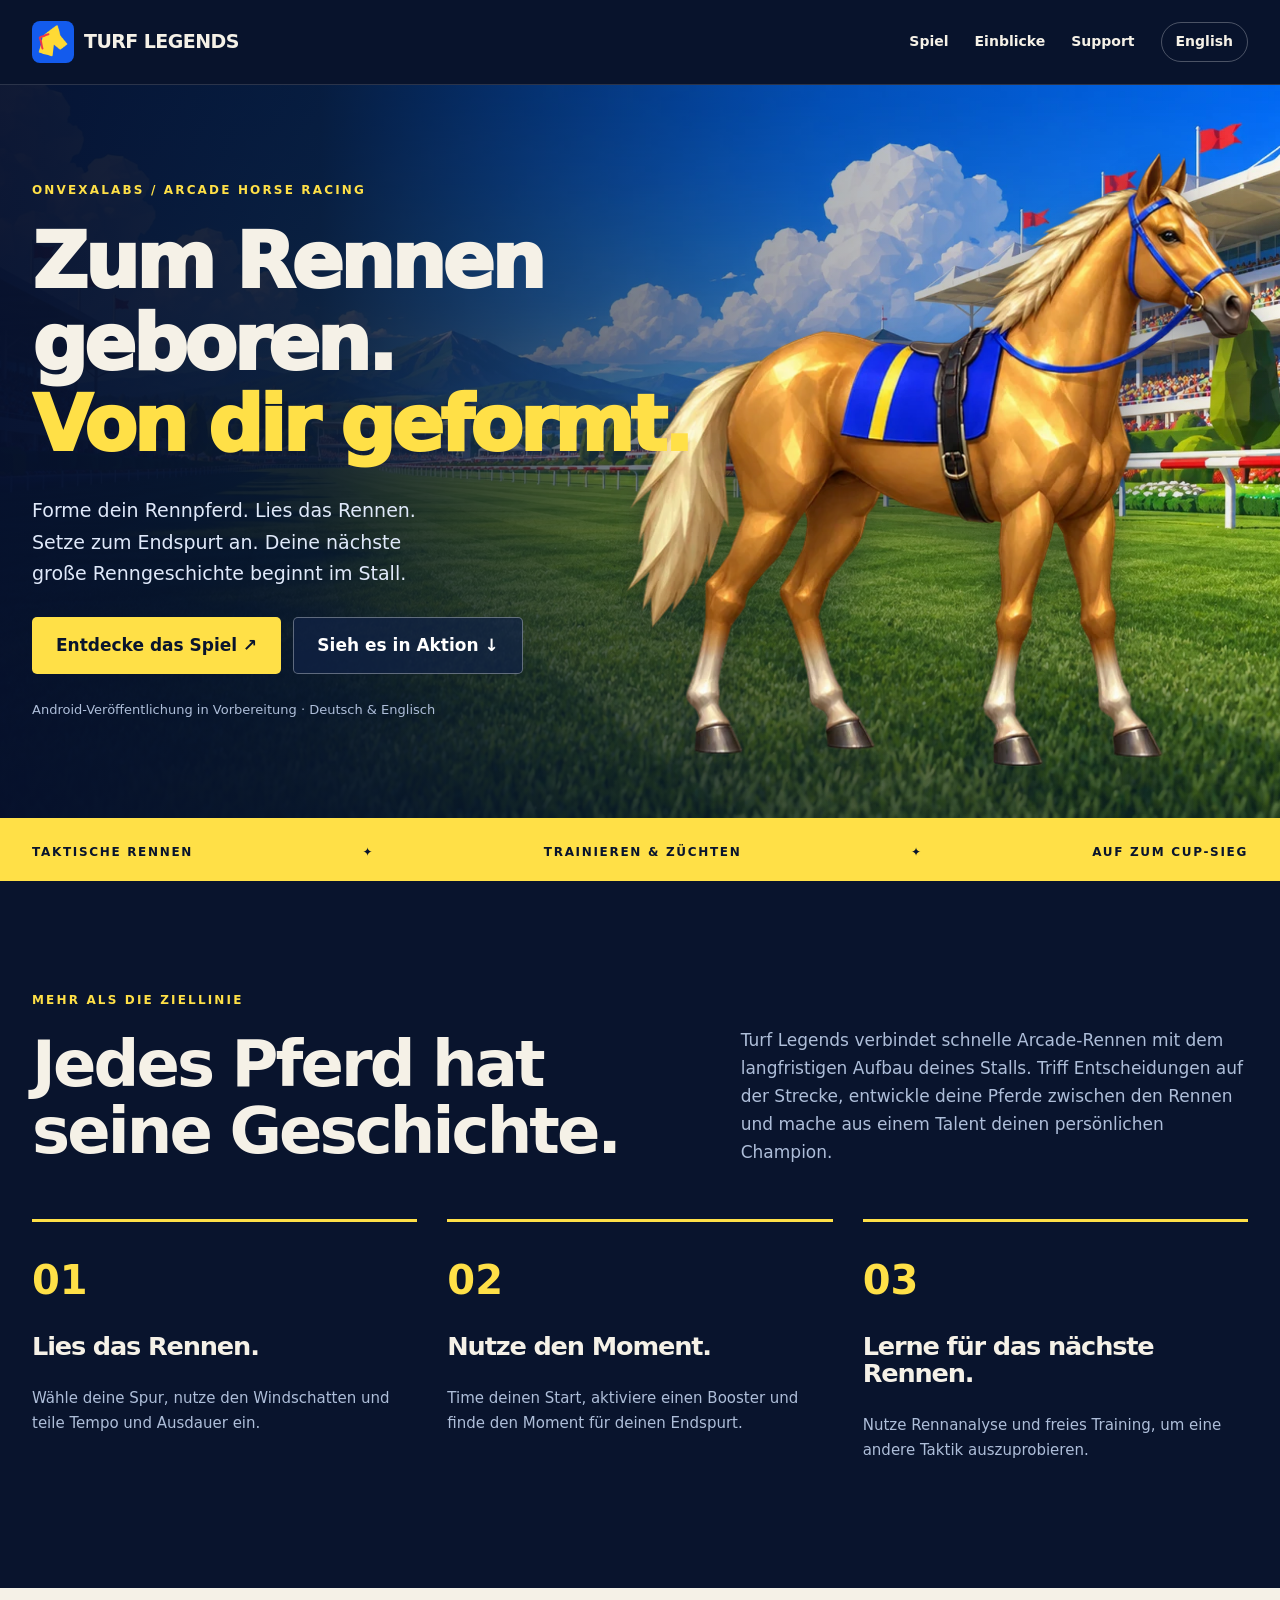
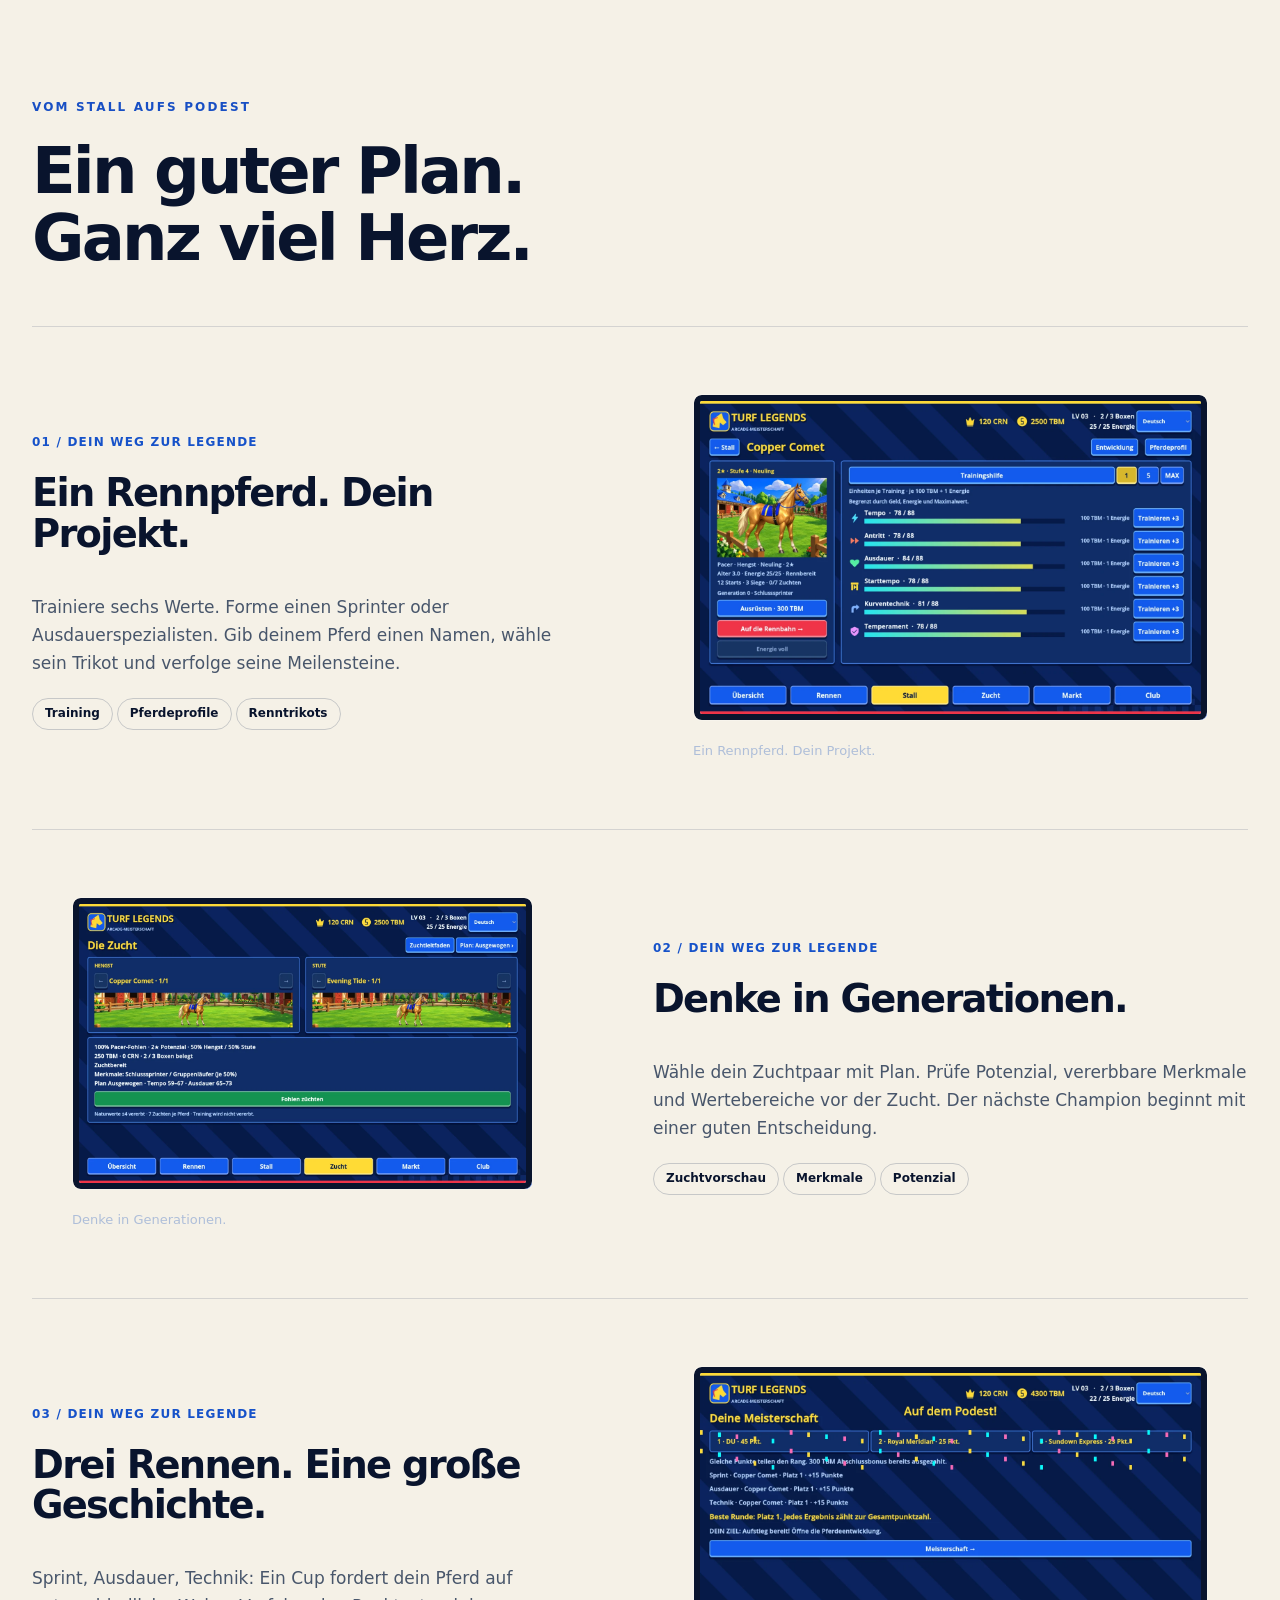
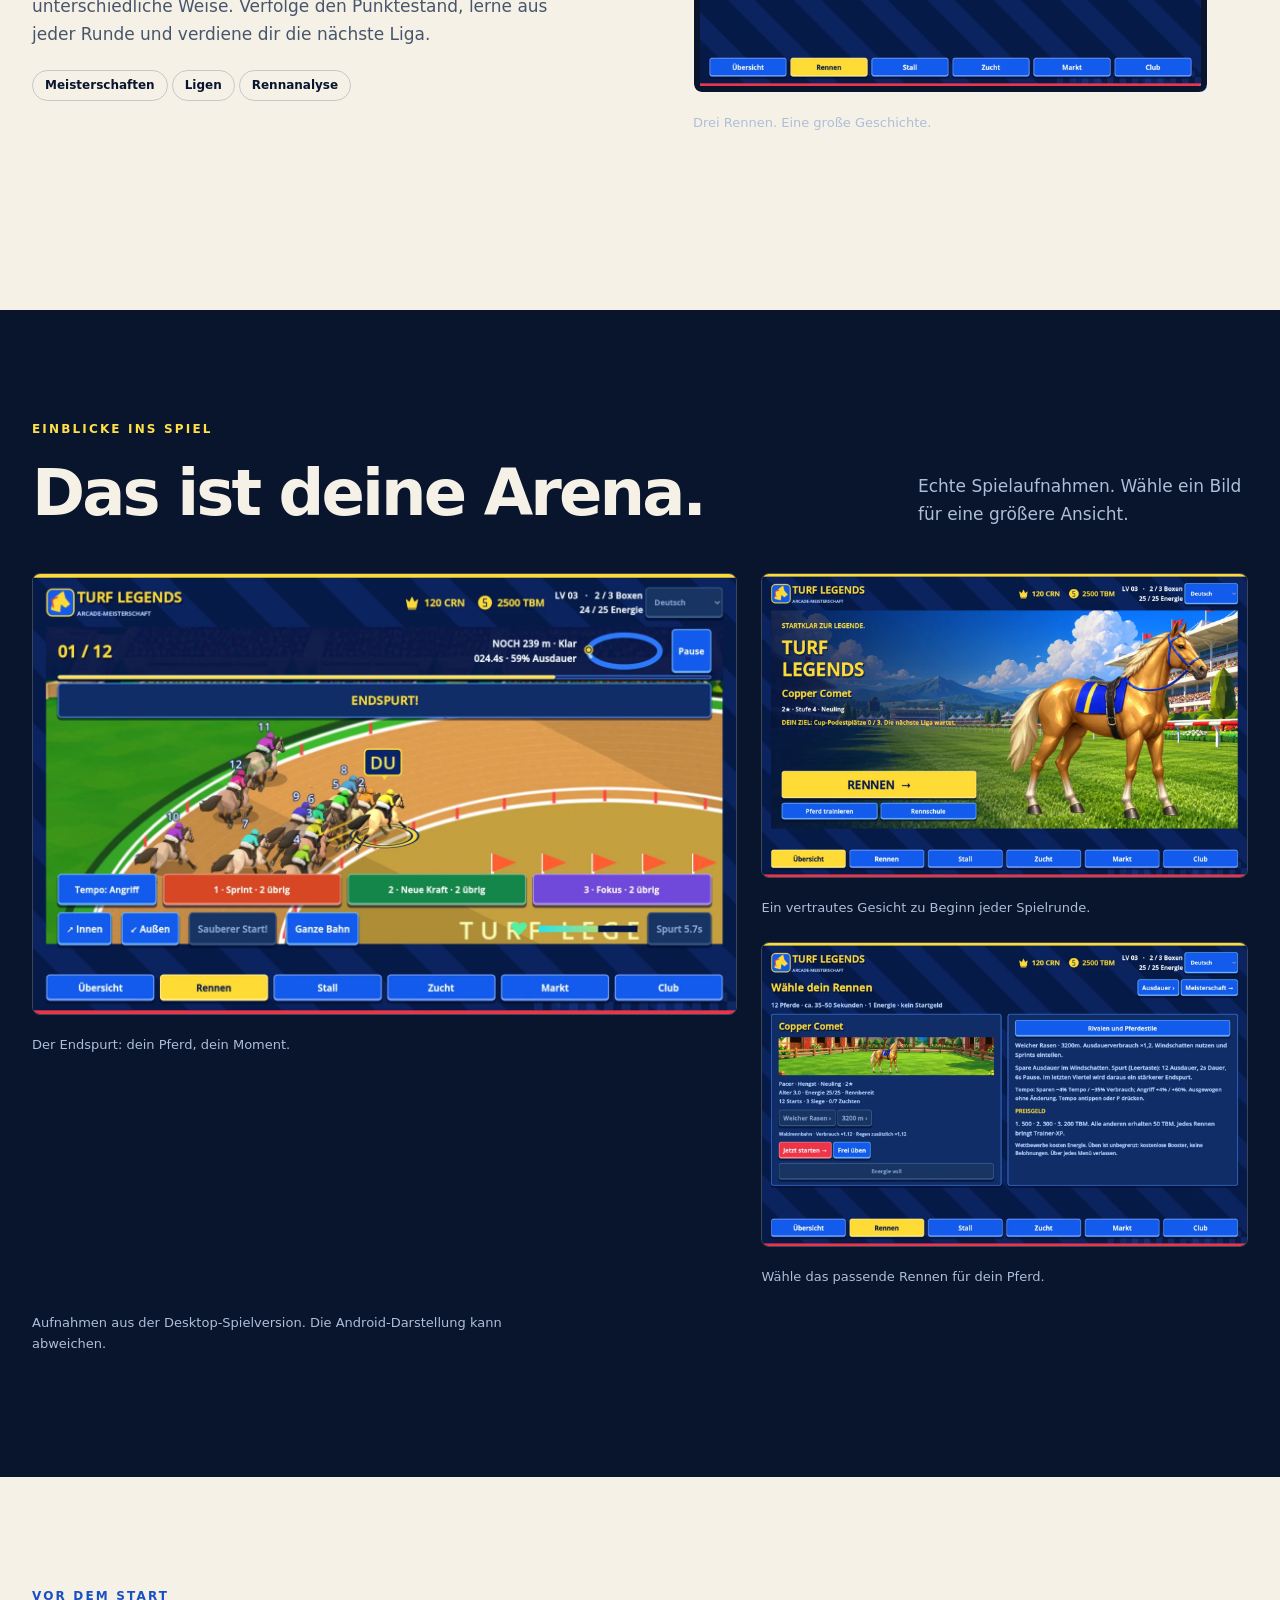
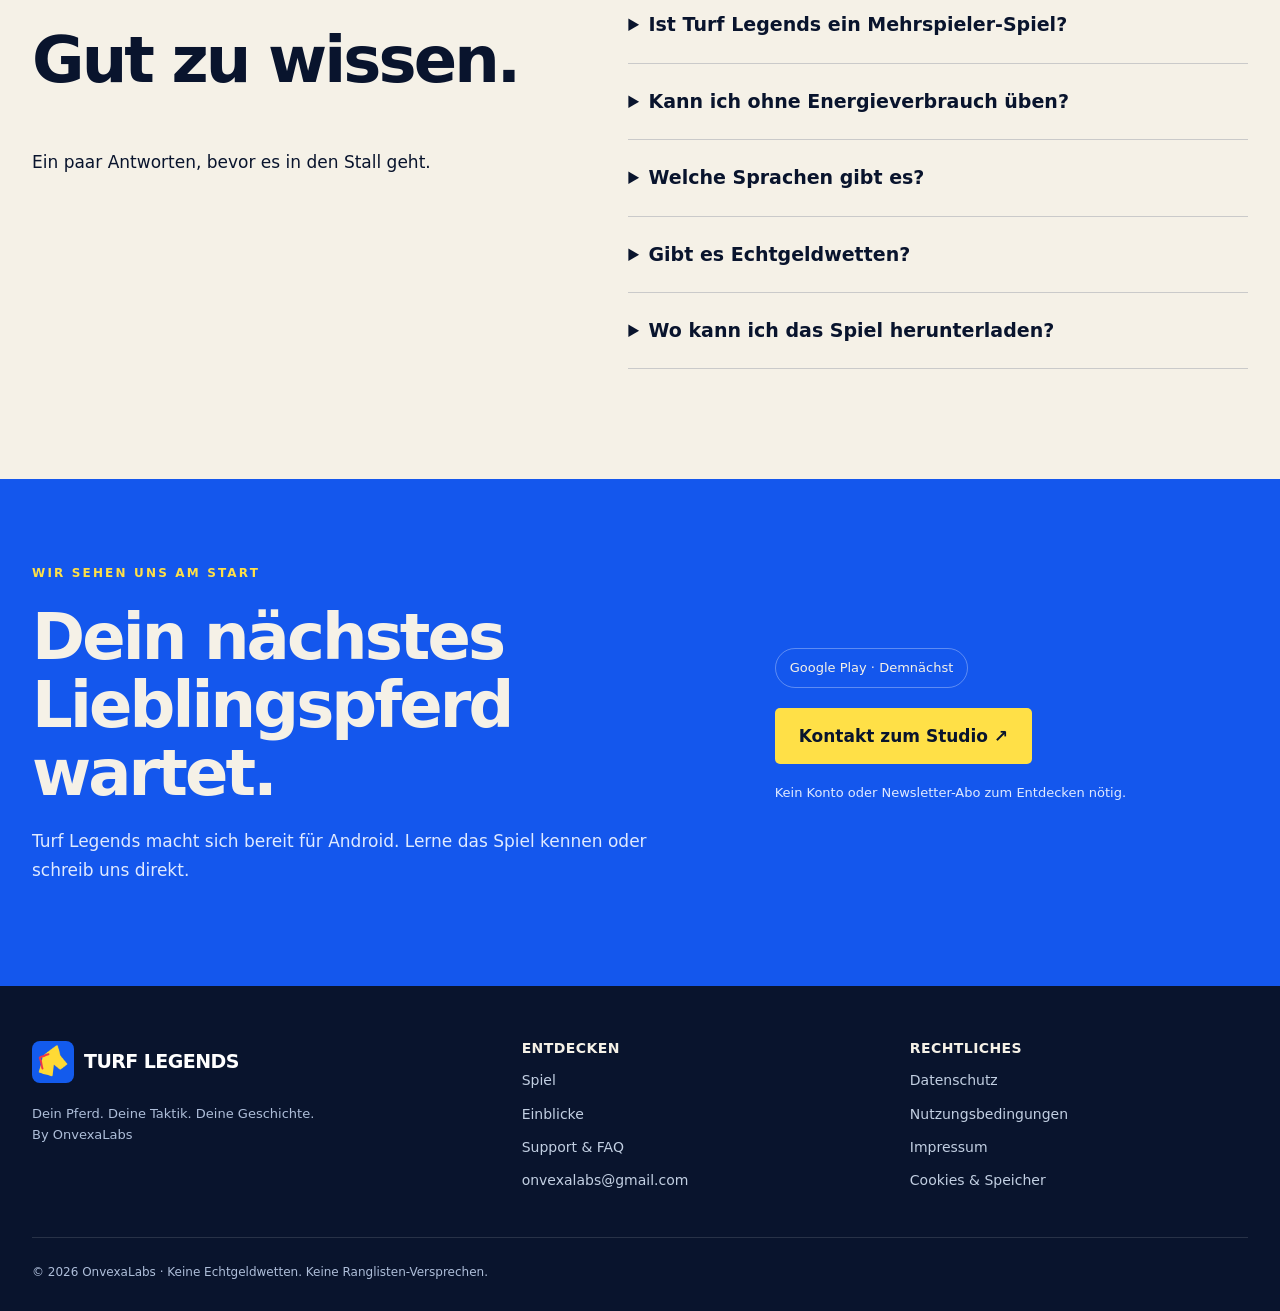
==== de/index.html @ 4f01134c "Build bilingual Turf Legends website and Austrian legal pages" ====
<!doctype html><html lang="de"><head><meta charset="utf-8"><meta name="viewport" content="width=device-width,initial-scale=1"><meta name="theme-color" content="#09142d"><meta name="description" content="Entdecke Turf Legends: taktische Pferderennen, Training, Zucht und Meisterschaften. Ein Android-Spiel von OnvexaLabs."><meta name="referrer" content="strict-origin-when-cross-origin"><title>Dein Pferd. Deine Renngeschichte. · Turf Legends</title><link rel="canonical" href="https://onvexalabs-dev.github.io/turf-legends-page/de/index.html"><link rel="alternate" hreflang="en" href="https://onvexalabs-dev.github.io/turf-legends-page/index.html"><link rel="alternate" hreflang="de" href="https://onvexalabs-dev.github.io/turf-legends-page/de/index.html"><link rel="icon" href="../assets/icon.png"><meta property="og:title" content="Dein Pferd. Deine Renngeschichte. · Turf Legends"><meta property="og:description" content="Entdecke Turf Legends: taktische Pferderennen, Training, Zucht und Meisterschaften. Ein Android-Spiel von OnvexaLabs."><meta property="og:image" content="https://onvexalabs-dev.github.io/turf-legends-page/assets/cover.webp"><meta property="og:url" content="https://onvexalabs-dev.github.io/turf-legends-page/de/index.html"><meta property="og:type" content="website"><meta name="twitter:card" content="summary_large_image"><link rel="stylesheet" href="../assets/site.css"><script src="../assets/site.js" defer></script></head><body><a class="skip" href="#main">Zum Inhalt</a><header class="top"><nav class="wrap nav" aria-label="Hauptnavigation"><a class="brand" href="index.html"><img src="../assets/icon.png" width="42" height="42" alt="">TURF LEGENDS</a><div class="links"><a class="desktop" href="index.html#game">Spiel</a><a class="desktop" href="index.html#screenshots">Einblicke</a><a class="support-nav" href="support.html">Support</a><a class="lang" href="../index.html" lang="en" hreflang="en">English</a></div></nav></header><main id="main"><section class="hero"><div class="hero-horse" aria-hidden="true"></div><img class="hero-art" src="../assets/hero.webp" width="1800" height="1100" fetchpriority="high" alt=""><div class="wrap"><span class="eyebrow">ONVEXALABS / ARCADE HORSE RACING</span><h1>Zum Rennen geboren.<br><em>Von dir geformt.</em></h1><p>Forme dein Rennpferd. Lies das Rennen. Setze zum Endspurt an. Deine nächste große Renngeschichte beginnt im Stall.</p><div class="actions"><a class="button" href="#game">Entdecke das Spiel ↗</a><a class="button secondary" href="#screenshots">Sieh es in Aktion ↓</a></div><span class="small">Android-Veröffentlichung in Vorbereitung · Deutsch & Englisch</span></div></section><div class="ticker"><div class="wrap"><span>TAKTISCHE RENNEN</span><span>✦</span><span>TRAINIEREN & ZÜCHTEN</span><span>✦</span><span>AUF ZUM CUP-SIEG</span></div></div><section class="section" id="game"><div class="wrap"><div class="intro"><div><span class="eyebrow">MEHR ALS DIE ZIELLINIE</span><h2>Jedes Pferd hat<br>seine Geschichte.</h2></div><p>Turf Legends verbindet schnelle Arcade-Rennen mit dem langfristigen Aufbau deines Stalls. Triff Entscheidungen auf der Strecke, entwickle deine Pferde zwischen den Rennen und mache aus einem Talent deinen persönlichen Champion.</p></div><div class="journey"><article><b>01</b><h3>Lies das Rennen.</h3><p>Wähle deine Spur, nutze den Windschatten und teile Tempo und Ausdauer ein.</p></article><article><b>02</b><h3>Nutze den Moment.</h3><p>Time deinen Start, aktiviere einen Booster und finde den Moment für deinen Endspurt.</p></article><article><b>03</b><h3>Lerne für das nächste Rennen.</h3><p>Nutze Rennanalyse und freies Training, um eine andere Taktik auszuprobieren.</p></article></div></div></section><section class="section light"><div class="wrap"><span class="eyebrow">VOM STALL AUFS PODEST</span><h2>Ein guter Plan.<br>Ganz viel Herz.</h2><article class="feature-row"><div><span class="number">01 / DEIN WEG ZUR LEGENDE</span><h3>Ein Rennpferd. Dein Projekt.</h3><p>Trainiere sechs Werte. Forme einen Sprinter oder Ausdauerspezialisten. Gib deinem Pferd einen Namen, wähle sein Trikot und verfolge seine Meilensteine.</p><span class="pill">Training</span><span class="pill">Pferdeprofile</span><span class="pill">Renntrikots</span></div><div class="feature-image"><figure><button class="shot" aria-label="Ein Rennpferd. Dein Projekt. — vergrößern"><img src="../assets/de-DE-03-train-your-horse.webp" loading="lazy" width="1440" height="900" alt="Ein Rennpferd. Dein Projekt."></button><figcaption>Ein Rennpferd. Dein Projekt.</figcaption></figure></div></article><article class="feature-row"><div><span class="number">02 / DEIN WEG ZUR LEGENDE</span><h3>Denke in Generationen.</h3><p>Wähle dein Zuchtpaar mit Plan. Prüfe Potenzial, vererbbare Merkmale und Wertebereiche vor der Zucht. Der nächste Champion beginnt mit einer guten Entscheidung.</p><span class="pill">Zuchtvorschau</span><span class="pill">Merkmale</span><span class="pill">Potenzial</span></div><div class="feature-image"><figure><button class="shot" aria-label="Denke in Generationen. — vergrößern"><img src="../assets/de-DE-04-breeding-preview.webp" loading="lazy" width="1440" height="900" alt="Denke in Generationen."></button><figcaption>Denke in Generationen.</figcaption></figure></div></article><article class="feature-row"><div><span class="number">03 / DEIN WEG ZUR LEGENDE</span><h3>Drei Rennen. Eine große Geschichte.</h3><p>Sprint, Ausdauer, Technik: Ein Cup fordert dein Pferd auf unterschiedliche Weise. Verfolge den Punktestand, lerne aus jeder Runde und verdiene dir die nächste Liga.</p><span class="pill">Meisterschaften</span><span class="pill">Ligen</span><span class="pill">Rennanalyse</span></div><div class="feature-image"><figure><button class="shot" aria-label="Drei Rennen. Eine große Geschichte. — vergrößern"><img src="../assets/de-DE-08-championship-finale.webp" loading="lazy" width="1440" height="900" alt="Drei Rennen. Eine große Geschichte."></button><figcaption>Drei Rennen. Eine große Geschichte.</figcaption></figure></div></article></div></section><section class="section" id="screenshots"><div class="wrap"><div class="section-head"><div><span class="eyebrow">EINBLICKE INS SPIEL</span><h2>Das ist deine Arena.</h2></div><p>Echte Spielaufnahmen. Wähle ein Bild für eine größere Ansicht.</p></div><div class="gallery"><figure><button class="shot" aria-label="Der Endspurt: dein Pferd, dein Moment. — vergrößern"><img src="../assets/de-DE-01-tactical-racing.webp" loading="lazy" width="1440" height="900" alt="Der Endspurt: dein Pferd, dein Moment."></button><figcaption>Der Endspurt: dein Pferd, dein Moment.</figcaption></figure><figure><button class="shot" aria-label="Ein vertrautes Gesicht zu Beginn jeder Spielrunde. — vergrößern"><img src="../assets/de-DE-02-your-contender.webp" loading="lazy" width="1440" height="900" alt="Ein vertrautes Gesicht zu Beginn jeder Spielrunde."></button><figcaption>Ein vertrautes Gesicht zu Beginn jeder Spielrunde.</figcaption></figure><figure><button class="shot" aria-label="Wähle das passende Rennen für dein Pferd. — vergrößern"><img src="../assets/de-DE-05-race-events.webp" loading="lazy" width="1440" height="900" alt="Wähle das passende Rennen für dein Pferd."></button><figcaption>Wähle das passende Rennen für dein Pferd.</figcaption></figure></div><p class="small" style="margin-top:24px">Aufnahmen aus der Desktop-Spielversion. Die Android-Darstellung kann abweichen.</p></div></section><section class="section light" id="faq"><div class="wrap faq-grid"><div><span class="eyebrow">VOR DEM START</span><h2>Gut zu wissen.</h2><p>Ein paar Antworten, bevor es in den Stall geht.</p></div><div><details><summary>Ist Turf Legends ein Mehrspieler-Spiel?</summary><p>Es ist ein Einzelspieler-Spiel. Du trittst gegen computergesteuerte Rivalen mit unterschiedlichen Rennstilen an.</p></details><details><summary>Kann ich ohne Energieverbrauch üben?</summary><p>Ja. Im freien Training kannst du ohne Karriere-Energie experimentieren. Übungsrennen vergeben keine Karrierebelohnungen.</p></details><details><summary>Welche Sprachen gibt es?</summary><p>Deutsch und Englisch. Das Spiel übernimmt eine unterstützte Gerätesprache; du kannst die Sprache auch selbst wählen.</p></details><details><summary>Gibt es Echtgeldwetten?</summary><p>Nein. Die Renn- und Fortschrittssysteme bieten keine Echtgeldwetten oder Geldgewinne.</p></details><details><summary>Wo kann ich das Spiel herunterladen?</summary><p>Die Veröffentlichung bei Google Play wird vorbereitet. Sobald das Spiel verfügbar ist, findest du hier den bestätigten Download-Link.</p></details></div></div></section><section class="cta"><div class="wrap"><div><span class="eyebrow">WIR SEHEN UNS AM START</span><h2>Dein nächstes<br>Lieblingspferd wartet.</h2><p>Turf Legends macht sich bereit für Android. Lerne das Spiel kennen oder schreib uns direkt.</p></div><div><span class="availability">Google Play · Demnächst</span><br><a class="button" href="support.html">Kontakt zum Studio ↗</a><p class="small" style="margin-top:18px">Kein Konto oder Newsletter-Abo zum Entdecken nötig.</p></div></div></section><dialog aria-label="Bildvorschau"><button type="button">Schließen ✕</button><img alt=""></dialog></main><footer class="footer"><div class="wrap"><div class="footer-grid"><div><a class="brand" href="index.html"><img src="../assets/icon.png" width="42" height="42" alt="">TURF LEGENDS</a><p class="small">Dein Pferd. Deine Taktik. Deine Geschichte.<br>By OnvexaLabs</p></div><div><h3>ENTDECKEN</h3><a href="index.html#game">Spiel</a><a href="index.html#screenshots">Einblicke</a><a href="support.html">Support & FAQ</a><a href="mailto:onvexalabs@gmail.com">onvexalabs@gmail.com</a></div><div><h3>RECHTLICHES</h3><a href="privacy.html">Datenschutz</a><a href="terms.html">Nutzungsbedingungen</a><a href="legal.html">Impressum</a><a href="cookies.html">Cookies & Speicher</a></div></div><div class="bottom">© 2026 OnvexaLabs · Keine Echtgeldwetten. Keine Ranglisten-Versprechen.</div></div></footer></body></html>
---- assets/site.css ----
@charset "UTF-8";
:root{--ink:#09142d;--navy:#10234b;--blue:#1457ed;--yellow:#ffe047;--paper:#f5f1e7;--muted:#aebed9}*{box-sizing:border-box}html{scroll-behavior:smooth;scroll-padding-top:100px}body{margin:0;background:var(--ink);color:var(--paper);font:17px/1.65 system-ui,-apple-system,Segoe UI,sans-serif}a{color:inherit;text-underline-offset:5px}button,a,input{touch-action:manipulation}button{font:inherit}a:focus-visible,button:focus-visible,summary:focus-visible{outline:3px solid var(--yellow);outline-offset:5px}img{display:block;max-width:100%;height:auto}h1,h2,h3,p{margin-top:0}h1,h2,h3{line-height:1.06;letter-spacing:-.045em}h1{font-size:clamp(3.8rem,8vw,7.4rem);font-weight:950;max-width:760px;margin-bottom:30px}h2{font-size:clamp(2.4rem,5vw,4.5rem);font-weight:900}h3{font-size:1.6rem}p{max-width:65ch}.wrap{width:min(1240px,calc(100% - 64px));margin:auto}.skip{position:fixed;top:-100px;left:20px;z-index:99;background:var(--yellow);color:var(--ink);padding:12px}.skip:focus{top:12px}.top{position:sticky;top:0;z-index:10;background:#09142df5;border-bottom:1px solid #ffffff24;backdrop-filter:blur(12px)}.nav{min-height:84px;display:flex;align-items:center;justify-content:space-between;gap:24px}.brand{display:flex;align-items:center;gap:10px;text-decoration:none;font-size:19px;font-weight:900;letter-spacing:-.03em;white-space:nowrap}.brand img{width:42px;height:42px;border-radius:8px}.links{display:flex;gap:26px;align-items:center;font-size:14px;font-weight:700}.links a{text-decoration:none}.links a:hover{color:var(--yellow)}.lang{border:1px solid #ffffff45;border-radius:100px;padding:7px 14px}.eyebrow{text-transform:uppercase;letter-spacing:.18em;font-size:12px;font-weight:800;color:var(--yellow);display:block;margin-bottom:20px}.hero{position:relative;min-height:740px;display:flex;align-items:center;overflow:hidden;border-bottom:7px solid var(--yellow)}.hero-art{position:absolute;inset:0;width:100%;height:100%;object-fit:cover;object-position:68% center}.hero:after{content:"";position:absolute;inset:0;background:linear-gradient(90deg,#06102cf5 0%,#07142ce6 25%,#07142c50 65%,#07142c05),linear-gradient(0deg,#07142c90,transparent 40%)}.hero .wrap{position:relative;z-index:1;padding-block:90px}.hero p{max-width:440px;font-size:19px;color:#e0e9fa}.hero em{color:var(--yellow);font-style:normal}.actions{display:flex;flex-wrap:wrap;gap:12px;margin:28px 0 20px}.button{display:inline-flex;align-items:center;justify-content:center;gap:20px;min-height:52px;padding:13px 23px;font-weight:800;text-decoration:none;border:1px solid transparent;border-radius:5px;background:var(--yellow);color:var(--ink)}.button.secondary{background:#112346bd;border-color:#ffffff55;color:white}.button:hover{transform:translateY(-2px)}.small{font-size:13px;color:var(--muted)}.ticker{background:var(--yellow);color:var(--ink);padding:18px 0;font-size:12px;letter-spacing:.14em;font-weight:900}.ticker .wrap{display:flex;flex-wrap:wrap;justify-content:space-between;gap:12px}.section{padding:110px 0}.intro{display:grid;grid-template-columns:1.2fr 1fr;gap:100px;align-items:start}.intro p{color:var(--muted);padding-top:35px}.light{background:var(--paper);color:var(--ink)}.light .eyebrow{color:#184fc4}.light .small{color:#4d5c71}.section-head{display:flex;gap:30px;justify-content:space-between;align-items:end;margin-bottom:45px}.section-head h2{margin-bottom:0}.section-head p{max-width:330px;margin:0;color:#aebed9}.gallery{display:grid;grid-template-columns:1.45fr 1fr;gap:24px;align-items:start}.gallery figure{margin:0}.gallery figure:first-child{grid-row:span 2}.shot{width:100%;border:1px solid #ffffff36;background:transparent;padding:0;cursor:zoom-in;overflow:hidden;border-radius:8px}.shot img{transition:transform .3s}.shot:hover img{transform:scale(1.025)}figcaption{font-size:13px;color:var(--muted);padding-top:12px}.feature-row{display:grid;grid-template-columns:1fr 1.1fr;gap:80px;align-items:center;padding:50px 0;border-top:1px solid #10234b25}.feature-row:nth-child(even) .feature-image{order:-1}.feature-row h3{font-size:clamp(2rem,3vw,3rem)}.feature-row img{border:6px solid var(--ink);border-radius:8px;box-shadow:15px 15px 0 #1457ed}.number{display:inline-block;font-size:12px;font-weight:800;letter-spacing:.1em;margin-bottom:20px;color:#1652c9}.feature-row p{color:#48566b}.pill{display:inline-block;border:1px solid #10234b33;border-radius:30px;padding:5px 12px;margin:4px 4px 0 0;font-size:12px;font-weight:700}.journey{display:grid;grid-template-columns:repeat(3,1fr);gap:30px}.journey article{border-top:3px solid var(--yellow);padding-top:25px}.journey b{color:var(--yellow);font-size:40px}.journey h3{margin-top:20px}.journey p{color:var(--muted);font-size:15px}.faq-grid{display:grid;grid-template-columns:1fr 1.2fr;gap:80px}details{border-bottom:1px solid #10234b30;padding:22px 0}summary{font-size:19px;font-weight:750;cursor:pointer}details p{margin:18px 0 0;color:#46566e}.cta{background:var(--blue);padding:85px 0}.cta .wrap{display:grid;grid-template-columns:1.4fr 1fr;gap:80px;align-items:center}.cta h2{margin-bottom:20px}.cta p{color:#e0eaff}.footer{padding:55px 0 28px}.footer-grid{display:grid;grid-template-columns:1.3fr 1fr 1fr;gap:50px}.footer h3{font-size:14px;letter-spacing:.03em}.footer a{display:block;font-size:14px;margin-bottom:10px;color:#c2cfe2;text-decoration:none}.footer .brand{color:white;font-size:19px;display:flex}.footer .small{margin-top:20px}.bottom{border-top:1px solid #ffffff20;margin-top:35px;padding-top:25px;font-size:12px;color:var(--muted)}.legal{max-width:800px;margin:auto;padding:75px 0 110px}.legal h1{font-size:clamp(2.7rem,6vw,4.6rem)}.legal h2{font-size:25px;margin-top:40px;letter-spacing:-.02em}.legal p,.legal li{color:#c5d1e5}.legal a{color:#ffe047}.notice{padding:20px;border-left:4px solid var(--yellow);background:#ffe04712;margin:25px 0}.notice p{margin:0}.legal ul{padding-left:24px}dialog{border:1px solid #6780aa;padding:16px;background:var(--ink);color:white;max-width:min(1200px,95vw);max-height:94vh;border-radius:8px}dialog::backdrop{background:#000c}dialog img{max-height:78vh;margin:auto}dialog button{float:right;border:1px solid #ffffff60;background:var(--ink);color:white;padding:8px 18px;margin-bottom:10px;cursor:pointer}body:has(dialog[open]){overflow:hidden}.legal-nav{display:flex;flex-wrap:wrap;gap:16px;font-size:13px}.availability{font-size:13px;border:1px solid #ffffff50;padding:8px 14px;border-radius:100px;display:inline-block;margin-bottom:20px}
@media(max-width:850px){.wrap{width:calc(100% - 36px)}.links{gap:15px}.links .desktop{display:none}.hero{min-height:690px}.hero-art{object-position:65%}.hero:after{background:linear-gradient(90deg,#06102cf0,#07142c85),linear-gradient(0deg,#07142ce0,transparent)}h1{font-size:clamp(3.4rem,12vw,5.7rem)}.section{padding:70px 0}.intro,.faq-grid,.cta .wrap{grid-template-columns:1fr;gap:24px}.intro p{padding:0}.feature-row{gap:35px}.journey{gap:20px}.section-head{display:block}.section-head p{margin-top:20px}.footer-grid{gap:25px}.hero p{font-size:17px}}@media(max-width:580px){.nav{min-height:72px;gap:10px}.brand{font-size:16px}.brand img{width:34px;height:34px}.links{gap:10px;font-size:12px}.links .support-nav{display:none}.hero .wrap{padding-block:70px}.gallery,.feature-row,.journey,.footer-grid{grid-template-columns:1fr}.gallery figure:first-child{grid-row:auto}.feature-row:nth-child(even) .feature-image{order:0}.feature-row{gap:30px;padding:35px 0}.feature-row img{box-shadow:7px 7px 0 #1457ed}.journey{gap:35px}.ticker .wrap{justify-content:center;font-size:10px;gap:16px}.legal{padding-top:45px}.cta{padding:60px 0}.footer-grid{gap:30px}.hero{min-height:650px}.hero h1{font-size:3.6rem}.hero p{max-width:30ch}}@media(prefers-reduced-motion:reduce){html{scroll-behavior:auto}*,*:before,*:after{transition:none!important;animation:none!important}}

.hero-horse{position:absolute;z-index:1;right:2%;bottom:35px;width:min(52vw,690px);aspect-ratio:1;background:url(horses.webp) 0 100%/200% 200% no-repeat;filter:drop-shadow(0 25px 20px #06102c60);pointer-events:none}.hero .wrap{z-index:2}.hero h1{max-width:650px}.hero p{max-width:410px}@media(max-width:1100px) and (min-width:851px){.hero-horse{right:-7%;width:58vw;opacity:.85}.hero h1{font-size:5.5rem;max-width:580px}}@media(max-width:850px){.hero-horse{width:430px;right:-130px;bottom:15px;opacity:.35}}@media(max-width:580px){.hero-horse{width:360px;right:-110px;bottom:15px;opacity:.27}.hero h1{font-size:clamp(2.8rem,12vw,3.6rem)}}

@media(min-width:851px){.hero h1{font-size:clamp(4rem,6vw,6rem);max-width:700px}.hero{min-height:740px}.hero-horse{width:min(50vw,650px)}}
.legal h1,.legal h2,.legal p,.legal a{overflow-wrap:anywhere;hyphens:auto}.feature-row>*{min-width:0}
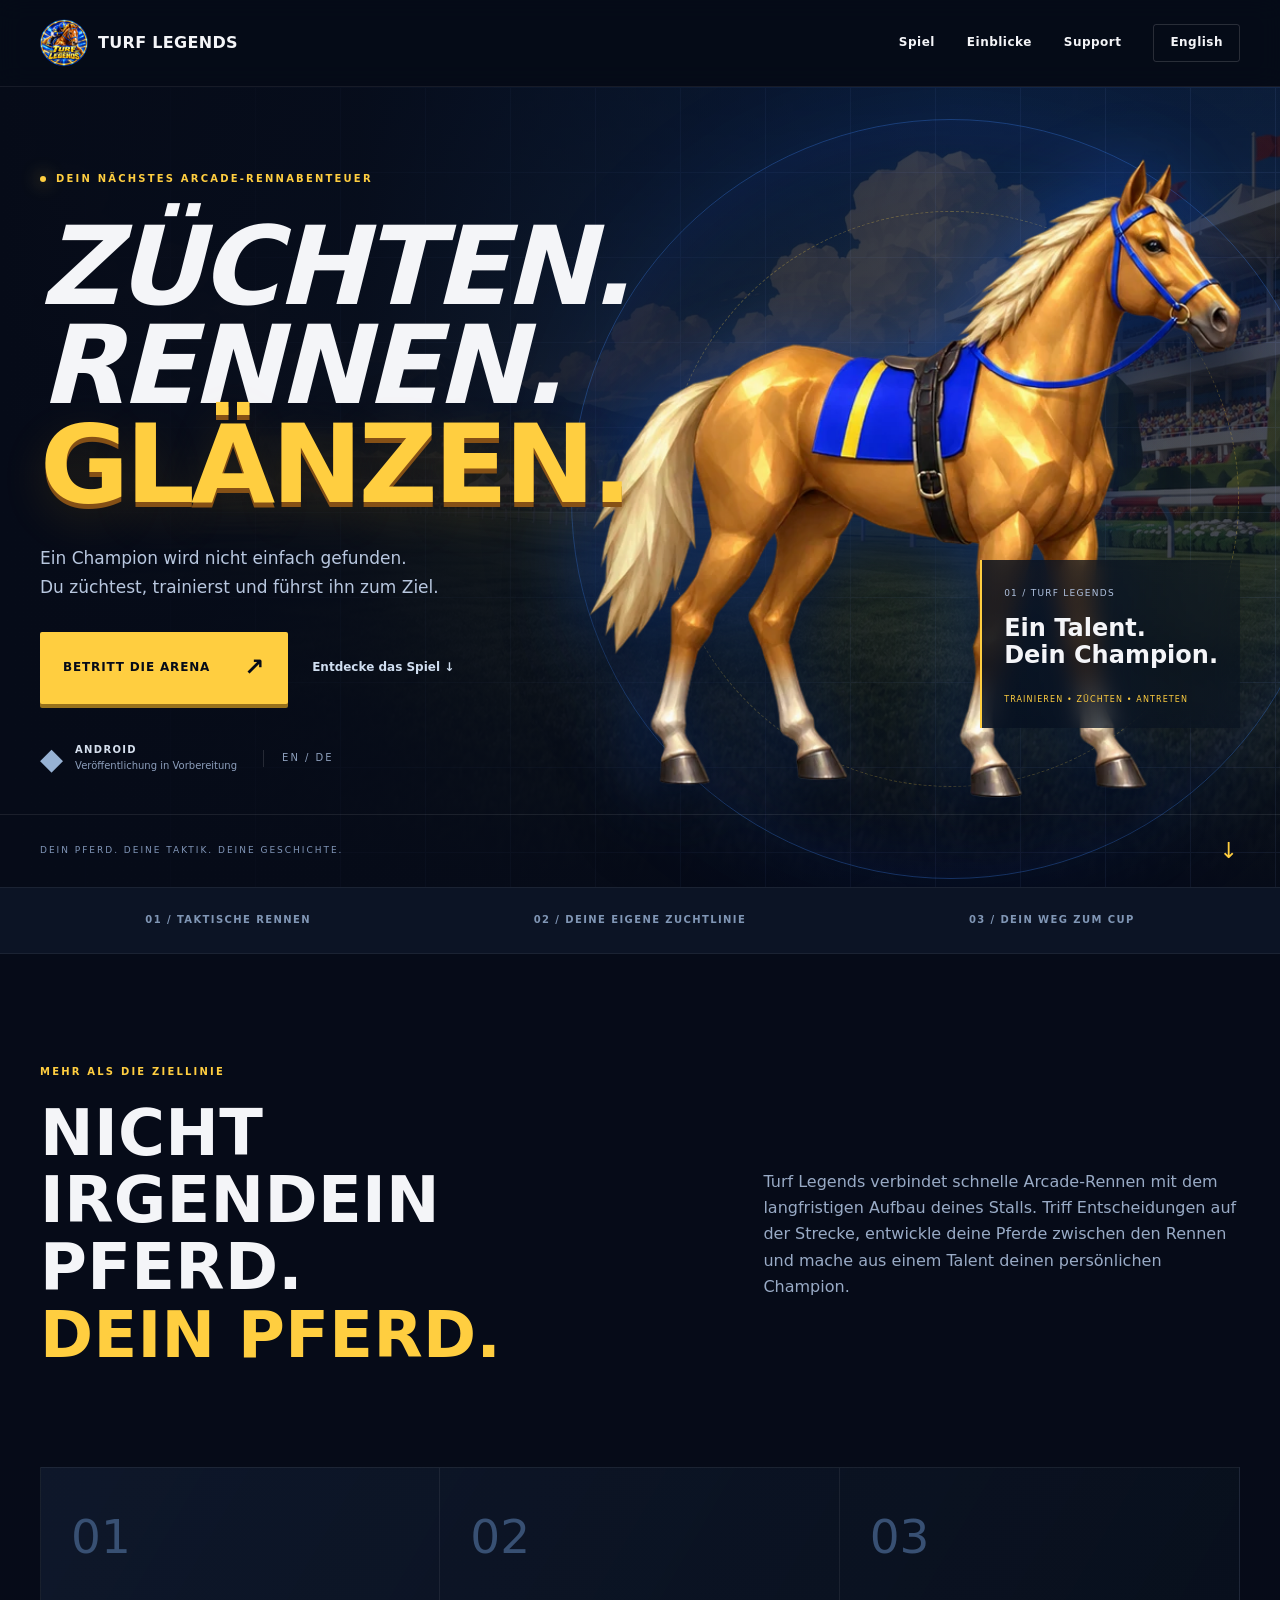
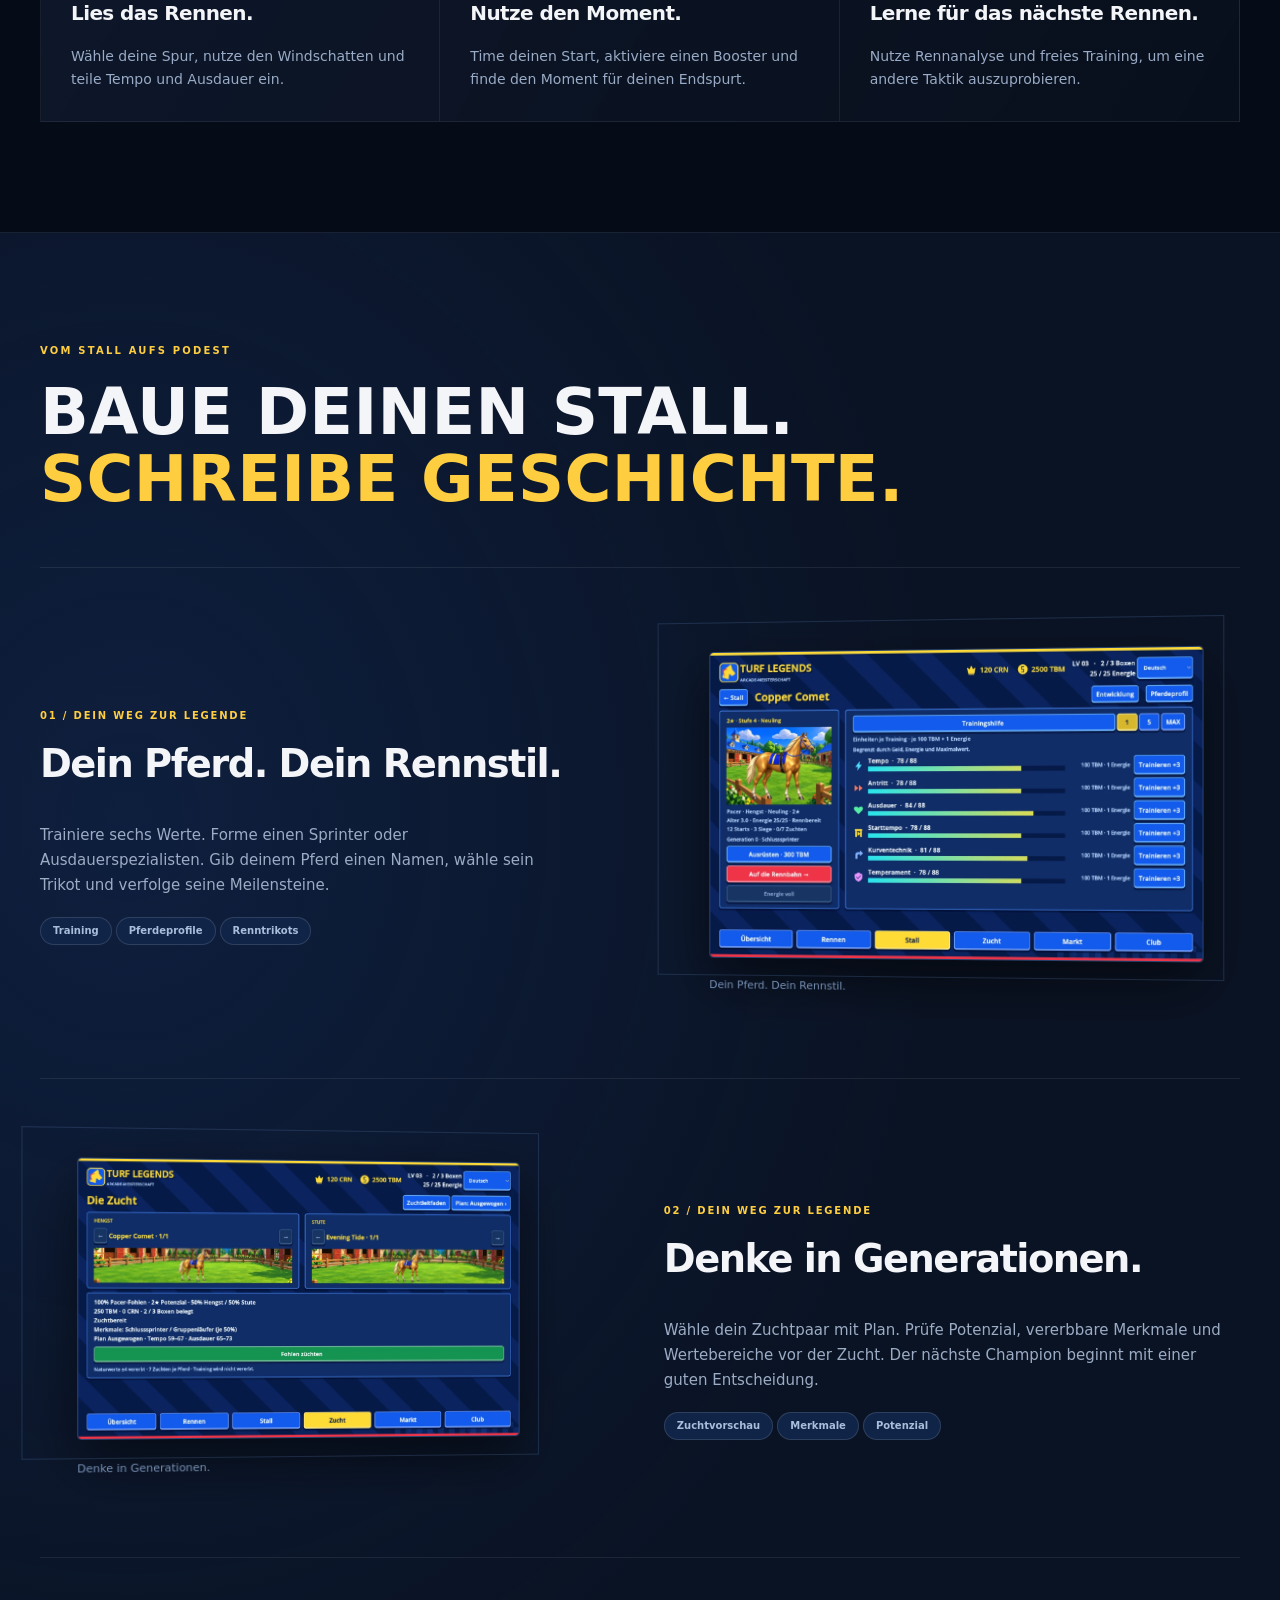
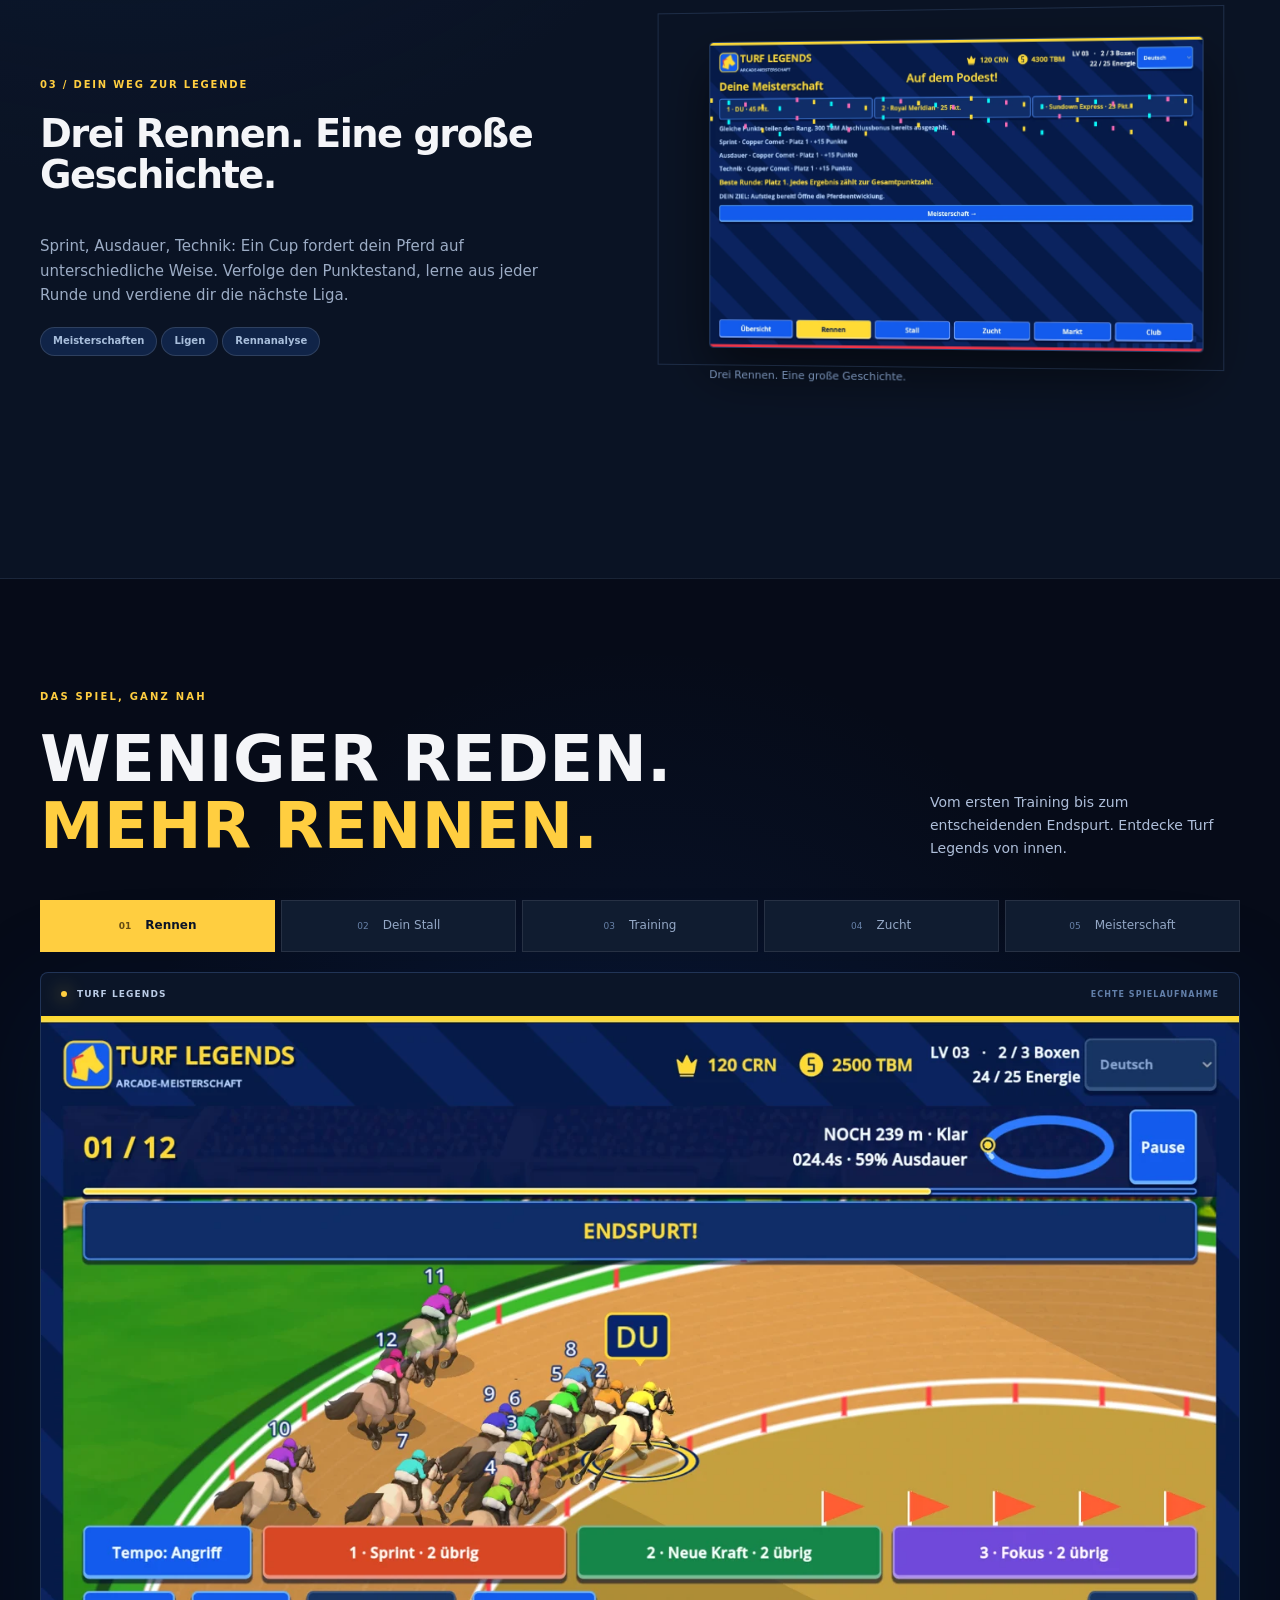
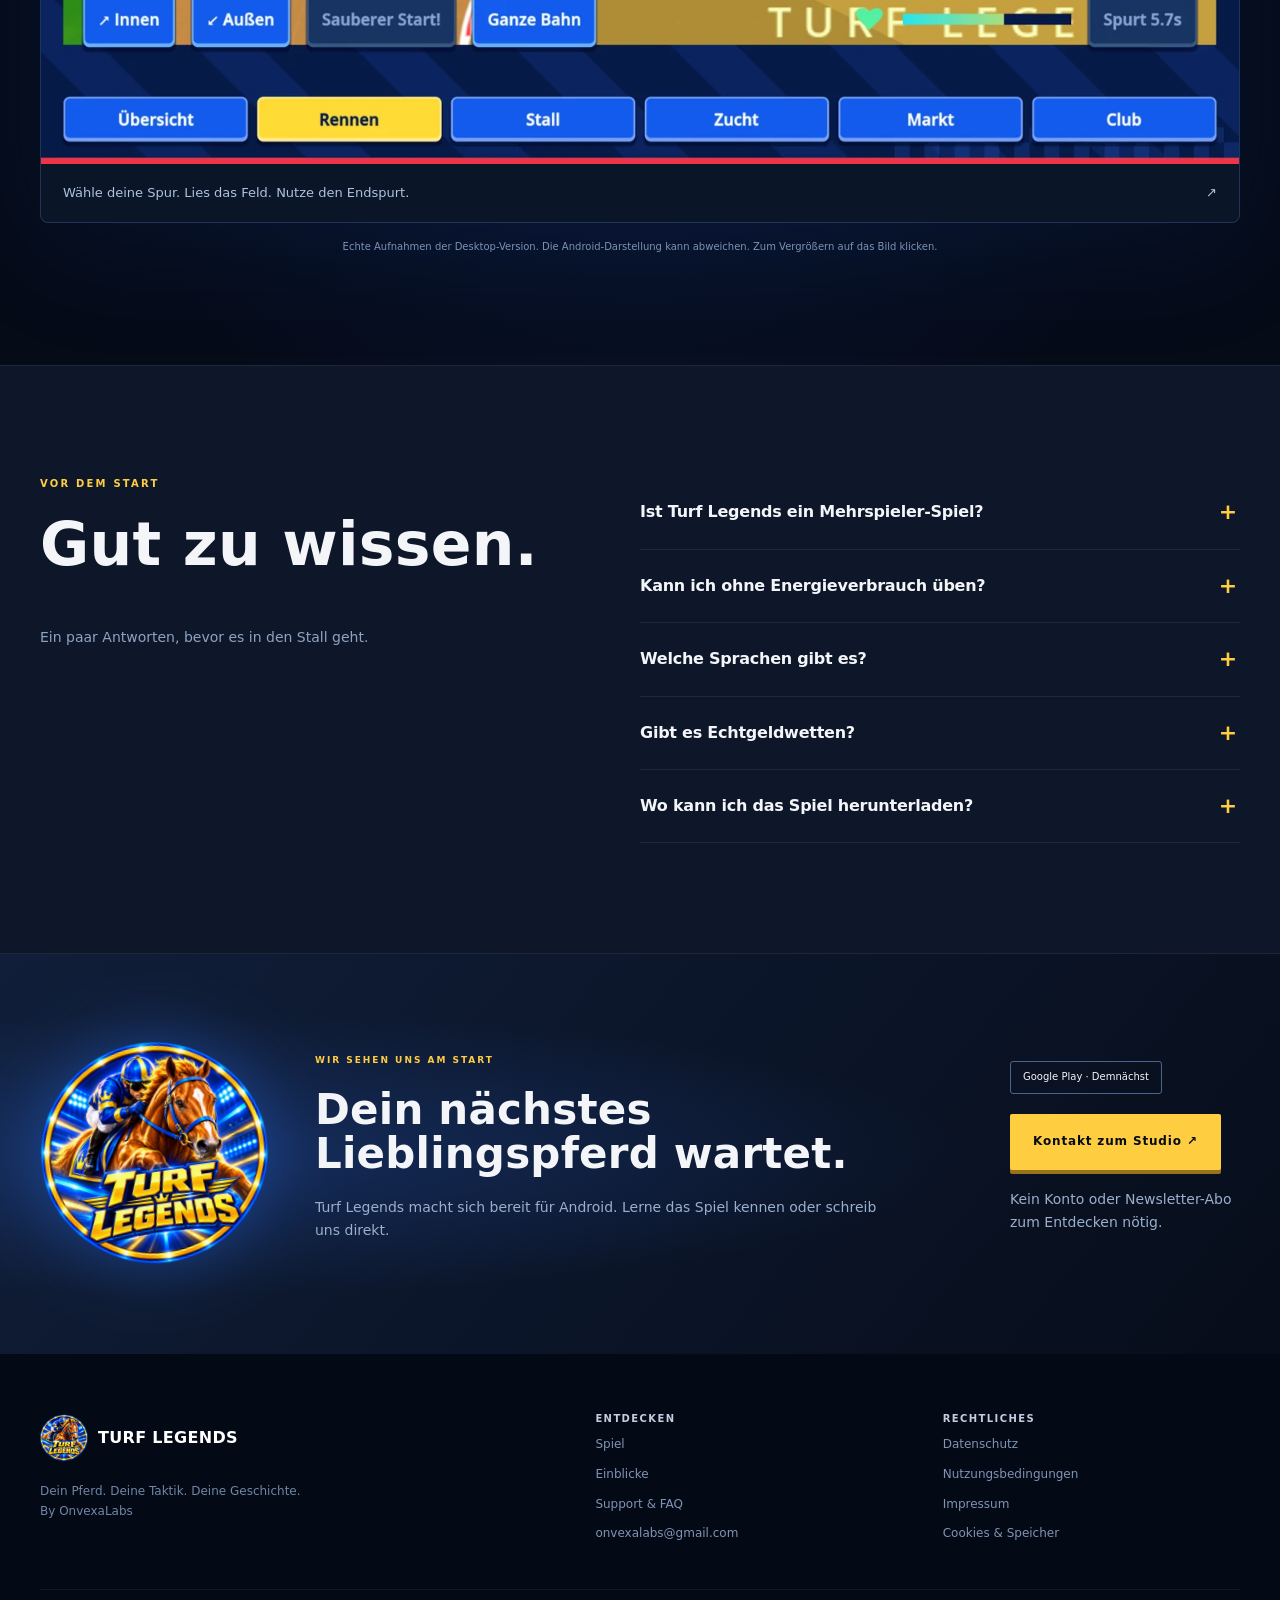
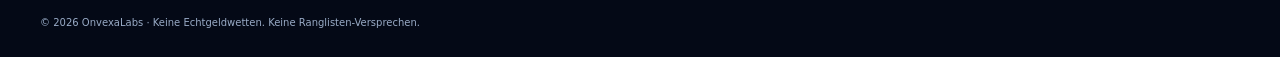
==== commit 8a6a7d00: "Redesign site with arcade hero and interactive showcase" ====
--- a/de/index.html
+++ b/de/index.html
@@ -1 +1 @@
-<!doctype html><html lang="de"><head><meta charset="utf-8"><meta name="viewport" content="width=device-width,initial-scale=1"><meta name="theme-color" content="#09142d"><meta name="description" content="Entdecke Turf Legends: taktische Pferderennen, Training, Zucht und Meisterschaften. Ein Android-Spiel von OnvexaLabs."><meta name="referrer" content="strict-origin-when-cross-origin"><title>Dein Pferd. Deine Renngeschichte. · Turf Legends</title><link rel="canonical" href="https://onvexalabs-dev.github.io/turf-legends-page/de/index.html"><link rel="alternate" hreflang="en" href="https://onvexalabs-dev.github.io/turf-legends-page/index.html"><link rel="alternate" hreflang="de" href="https://onvexalabs-dev.github.io/turf-legends-page/de/index.html"><link rel="icon" href="../assets/icon.png"><meta property="og:title" content="Dein Pferd. Deine Renngeschichte. · Turf Legends"><meta property="og:description" content="Entdecke Turf Legends: taktische Pferderennen, Training, Zucht und Meisterschaften. Ein Android-Spiel von OnvexaLabs."><meta property="og:image" content="https://onvexalabs-dev.github.io/turf-legends-page/assets/cover.webp"><meta property="og:url" content="https://onvexalabs-dev.github.io/turf-legends-page/de/index.html"><meta property="og:type" content="website"><meta name="twitter:card" content="summary_large_image"><link rel="stylesheet" href="../assets/site.css"><script src="../assets/site.js" defer></script></head><body><a class="skip" href="#main">Zum Inhalt</a><header class="top"><nav class="wrap nav" aria-label="Hauptnavigation"><a class="brand" href="index.html"><img src="../assets/icon.png" width="42" height="42" alt="">TURF LEGENDS</a><div class="links"><a class="desktop" href="index.html#game">Spiel</a><a class="desktop" href="index.html#screenshots">Einblicke</a><a class="support-nav" href="support.html">Support</a><a class="lang" href="../index.html" lang="en" hreflang="en">English</a></div></nav></header><main id="main"><section class="hero"><div class="hero-horse" aria-hidden="true"></div><img class="hero-art" src="../assets/hero.webp" width="1800" height="1100" fetchpriority="high" alt=""><div class="wrap"><span class="eyebrow">ONVEXALABS / ARCADE HORSE RACING</span><h1>Zum Rennen geboren.<br><em>Von dir geformt.</em></h1><p>Forme dein Rennpferd. Lies das Rennen. Setze zum Endspurt an. Deine nächste große Renngeschichte beginnt im Stall.</p><div class="actions"><a class="button" href="#game">Entdecke das Spiel ↗</a><a class="button secondary" href="#screenshots">Sieh es in Aktion ↓</a></div><span class="small">Android-Veröffentlichung in Vorbereitung · Deutsch & Englisch</span></div></section><div class="ticker"><div class="wrap"><span>TAKTISCHE RENNEN</span><span>✦</span><span>TRAINIEREN & ZÜCHTEN</span><span>✦</span><span>AUF ZUM CUP-SIEG</span></div></div><section class="section" id="game"><div class="wrap"><div class="intro"><div><span class="eyebrow">MEHR ALS DIE ZIELLINIE</span><h2>Jedes Pferd hat<br>seine Geschichte.</h2></div><p>Turf Legends verbindet schnelle Arcade-Rennen mit dem langfristigen Aufbau deines Stalls. Triff Entscheidungen auf der Strecke, entwickle deine Pferde zwischen den Rennen und mache aus einem Talent deinen persönlichen Champion.</p></div><div class="journey"><article><b>01</b><h3>Lies das Rennen.</h3><p>Wähle deine Spur, nutze den Windschatten und teile Tempo und Ausdauer ein.</p></article><article><b>02</b><h3>Nutze den Moment.</h3><p>Time deinen Start, aktiviere einen Booster und finde den Moment für deinen Endspurt.</p></article><article><b>03</b><h3>Lerne für das nächste Rennen.</h3><p>Nutze Rennanalyse und freies Training, um eine andere Taktik auszuprobieren.</p></article></div></div></section><section class="section light"><div class="wrap"><span class="eyebrow">VOM STALL AUFS PODEST</span><h2>Ein guter Plan.<br>Ganz viel Herz.</h2><article class="feature-row"><div><span class="number">01 / DEIN WEG ZUR LEGENDE</span><h3>Ein Rennpferd. Dein Projekt.</h3><p>Trainiere sechs Werte. Forme einen Sprinter oder Ausdauerspezialisten. Gib deinem Pferd einen Namen, wähle sein Trikot und verfolge seine Meilensteine.</p><span class="pill">Training</span><span class="pill">Pferdeprofile</span><span class="pill">Renntrikots</span></div><div class="feature-image"><figure><button class="shot" aria-label="Ein Rennpferd. Dein Projekt. — vergrößern"><img src="../assets/de-DE-03-train-your-horse.webp" loading="lazy" width="1440" height="900" alt="Ein Rennpferd. Dein Projekt."></button><figcaption>Ein Rennpferd. Dein Projekt.</figcaption></figure></div></article><article class="feature-row"><div><span class="number">02 / DEIN WEG ZUR LEGENDE</span><h3>Denke in Generationen.</h3><p>Wähle dein Zuchtpaar mit Plan. Prüfe Potenzial, vererbbare Merkmale und Wertebereiche vor der Zucht. Der nächste Champion beginnt mit einer guten Entscheidung.</p><span class="pill">Zuchtvorschau</span><span class="pill">Merkmale</span><span class="pill">Potenzial</span></div><div class="feature-image"><figure><button class="shot" aria-label="Denke in Generationen. — vergrößern"><img src="../assets/de-DE-04-breeding-preview.webp" loading="lazy" width="1440" height="900" alt="Denke in Generationen."></button><figcaption>Denke in Generationen.</figcaption></figure></div></article><article class="feature-row"><div><span class="number">03 / DEIN WEG ZUR LEGENDE</span><h3>Drei Rennen. Eine große Geschichte.</h3><p>Sprint, Ausdauer, Technik: Ein Cup fordert dein Pferd auf unterschiedliche Weise. Verfolge den Punktestand, lerne aus jeder Runde und verdiene dir die nächste Liga.</p><span class="pill">Meisterschaften</span><span class="pill">Ligen</span><span class="pill">Rennanalyse</span></div><div class="feature-image"><figure><button class="shot" aria-label="Drei Rennen. Eine große Geschichte. — vergrößern"><img src="../assets/de-DE-08-championship-finale.webp" loading="lazy" width="1440" height="900" alt="Drei Rennen. Eine große Geschichte."></button><figcaption>Drei Rennen. Eine große Geschichte.</figcaption></figure></div></article></div></section><section class="section" id="screenshots"><div class="wrap"><div class="section-head"><div><span class="eyebrow">EINBLICKE INS SPIEL</span><h2>Das ist deine Arena.</h2></div><p>Echte Spielaufnahmen. Wähle ein Bild für eine größere Ansicht.</p></div><div class="gallery"><figure><button class="shot" aria-label="Der Endspurt: dein Pferd, dein Moment. — vergrößern"><img src="../assets/de-DE-01-tactical-racing.webp" loading="lazy" width="1440" height="900" alt="Der Endspurt: dein Pferd, dein Moment."></button><figcaption>Der Endspurt: dein Pferd, dein Moment.</figcaption></figure><figure><button class="shot" aria-label="Ein vertrautes Gesicht zu Beginn jeder Spielrunde. — vergrößern"><img src="../assets/de-DE-02-your-contender.webp" loading="lazy" width="1440" height="900" alt="Ein vertrautes Gesicht zu Beginn jeder Spielrunde."></button><figcaption>Ein vertrautes Gesicht zu Beginn jeder Spielrunde.</figcaption></figure><figure><button class="shot" aria-label="Wähle das passende Rennen für dein Pferd. — vergrößern"><img src="../assets/de-DE-05-race-events.webp" loading="lazy" width="1440" height="900" alt="Wähle das passende Rennen für dein Pferd."></button><figcaption>Wähle das passende Rennen für dein Pferd.</figcaption></figure></div><p class="small" style="margin-top:24px">Aufnahmen aus der Desktop-Spielversion. Die Android-Darstellung kann abweichen.</p></div></section><section class="section light" id="faq"><div class="wrap faq-grid"><div><span class="eyebrow">VOR DEM START</span><h2>Gut zu wissen.</h2><p>Ein paar Antworten, bevor es in den Stall geht.</p></div><div><details><summary>Ist Turf Legends ein Mehrspieler-Spiel?</summary><p>Es ist ein Einzelspieler-Spiel. Du trittst gegen computergesteuerte Rivalen mit unterschiedlichen Rennstilen an.</p></details><details><summary>Kann ich ohne Energieverbrauch üben?</summary><p>Ja. Im freien Training kannst du ohne Karriere-Energie experimentieren. Übungsrennen vergeben keine Karrierebelohnungen.</p></details><details><summary>Welche Sprachen gibt es?</summary><p>Deutsch und Englisch. Das Spiel übernimmt eine unterstützte Gerätesprache; du kannst die Sprache auch selbst wählen.</p></details><details><summary>Gibt es Echtgeldwetten?</summary><p>Nein. Die Renn- und Fortschrittssysteme bieten keine Echtgeldwetten oder Geldgewinne.</p></details><details><summary>Wo kann ich das Spiel herunterladen?</summary><p>Die Veröffentlichung bei Google Play wird vorbereitet. Sobald das Spiel verfügbar ist, findest du hier den bestätigten Download-Link.</p></details></div></div></section><section class="cta"><div class="wrap"><div><span class="eyebrow">WIR SEHEN UNS AM START</span><h2>Dein nächstes<br>Lieblingspferd wartet.</h2><p>Turf Legends macht sich bereit für Android. Lerne das Spiel kennen oder schreib uns direkt.</p></div><div><span class="availability">Google Play · Demnächst</span><br><a class="button" href="support.html">Kontakt zum Studio ↗</a><p class="small" style="margin-top:18px">Kein Konto oder Newsletter-Abo zum Entdecken nötig.</p></div></div></section><dialog aria-label="Bildvorschau"><button type="button">Schließen ✕</button><img alt=""></dialog></main><footer class="footer"><div class="wrap"><div class="footer-grid"><div><a class="brand" href="index.html"><img src="../assets/icon.png" width="42" height="42" alt="">TURF LEGENDS</a><p class="small">Dein Pferd. Deine Taktik. Deine Geschichte.<br>By OnvexaLabs</p></div><div><h3>ENTDECKEN</h3><a href="index.html#game">Spiel</a><a href="index.html#screenshots">Einblicke</a><a href="support.html">Support & FAQ</a><a href="mailto:onvexalabs@gmail.com">onvexalabs@gmail.com</a></div><div><h3>RECHTLICHES</h3><a href="privacy.html">Datenschutz</a><a href="terms.html">Nutzungsbedingungen</a><a href="legal.html">Impressum</a><a href="cookies.html">Cookies & Speicher</a></div></div><div class="bottom">© 2026 OnvexaLabs · Keine Echtgeldwetten. Keine Ranglisten-Versprechen.</div></div></footer></body></html>+<!doctype html><html lang="de"><head><meta charset="utf-8"><meta name="viewport" content="width=device-width,initial-scale=1"><meta name="theme-color" content="#09142d"><meta name="description" content="Entdecke Turf Legends: taktische Pferderennen, Training, Zucht und Meisterschaften. Ein Android-Spiel von OnvexaLabs."><meta name="referrer" content="strict-origin-when-cross-origin"><title>Dein Pferd. Deine Renngeschichte. · Turf Legends</title><link rel="canonical" href="https://onvexalabs-dev.github.io/turf-legends-page/de/index.html"><link rel="alternate" hreflang="en" href="https://onvexalabs-dev.github.io/turf-legends-page/index.html"><link rel="alternate" hreflang="de" href="https://onvexalabs-dev.github.io/turf-legends-page/de/index.html"><link rel="icon" href="../assets/icon.png"><meta property="og:title" content="Dein Pferd. Deine Renngeschichte. · Turf Legends"><meta property="og:description" content="Entdecke Turf Legends: taktische Pferderennen, Training, Zucht und Meisterschaften. Ein Android-Spiel von OnvexaLabs."><meta property="og:image" content="https://onvexalabs-dev.github.io/turf-legends-page/assets/cover.webp"><meta property="og:url" content="https://onvexalabs-dev.github.io/turf-legends-page/de/index.html"><meta property="og:type" content="website"><meta name="twitter:card" content="summary_large_image"><link rel="stylesheet" href="../assets/site.css"><script src="../assets/site.js" defer></script></head><body class="landing"><a class="skip" href="#main">Zum Inhalt</a><header class="top"><nav class="wrap nav" aria-label="Hauptnavigation"><a class="brand" href="index.html"><img src="../assets/icon.png" width="42" height="42" alt="">TURF LEGENDS</a><div class="links"><a class="desktop" href="index.html#game">Spiel</a><a class="desktop" href="index.html#screenshots">Einblicke</a><a class="support-nav" href="support.html">Support</a><a class="lang" href="../index.html" lang="en" hreflang="en">English</a></div></nav></header><main id="main"><section class="hero"><img class="hero-art" src="../assets/hero.webp" width="1800" height="1100" alt="" fetchpriority="high"><div class="hero-grid" aria-hidden="true"></div><div class="hero-orbit" aria-hidden="true"></div><div class="hero-horse" aria-hidden="true"></div><div class="wrap hero-content"><div class="hero-copy"><span class="eyebrow"><span class="live-dot"></span> DEIN NÄCHSTES ARCADE-RENNABENTEUER</span><h1>ZÜCHTEN.<br>RENNEN.<br><em>GLÄNZEN.</em></h1><p>Ein Champion wird nicht einfach gefunden.<br>Du züchtest, trainierst und führst ihn zum Ziel.</p><div class="actions"><a class="button" href="#screenshots">BETRITT DIE ARENA <span>↗</span></a><a class="text-link" href="#game">Entdecke das Spiel ↓</a></div><div class="hero-platform"><span class="platform-symbol">◆</span><div><strong>ANDROID</strong><span>Veröffentlichung in Vorbereitung</span></div><span class="platform-language">EN / DE</span></div></div><div class="hero-tag"><span>01 / TURF LEGENDS</span><strong>Ein Talent.<br>Dein Champion.</strong><span class="tag-line">TRAINIEREN • ZÜCHTEN • ANTRETEN</span></div></div><div class="hero-bottom"><span>DEIN PFERD. DEINE TAKTIK. DEINE GESCHICHTE.</span><a href="#game" aria-label="Mehr entdecken">↓</a></div></section><div class="ticker"><div class="wrap"><span>01 / TAKTISCHE RENNEN</span><span>02 / DEINE EIGENE ZUCHTLINIE</span><span>03 / DEIN WEG ZUM CUP</span></div></div><section class="section" id="game"><div class="wrap"><div class="intro"><div><span class="eyebrow">MEHR ALS DIE ZIELLINIE</span><h2>NICHT IRGENDEIN PFERD.<br><em>DEIN PFERD.</em></h2></div><p>Turf Legends verbindet schnelle Arcade-Rennen mit dem langfristigen Aufbau deines Stalls. Triff Entscheidungen auf der Strecke, entwickle deine Pferde zwischen den Rennen und mache aus einem Talent deinen persönlichen Champion.</p></div><div class="journey"><article><b>01</b><h3>Lies das Rennen.</h3><p>Wähle deine Spur, nutze den Windschatten und teile Tempo und Ausdauer ein.</p></article><article><b>02</b><h3>Nutze den Moment.</h3><p>Time deinen Start, aktiviere einen Booster und finde den Moment für deinen Endspurt.</p></article><article><b>03</b><h3>Lerne für das nächste Rennen.</h3><p>Nutze Rennanalyse und freies Training, um eine andere Taktik auszuprobieren.</p></article></div></div></section><section class="section stable-section"><div class="wrap"><span class="eyebrow">VOM STALL AUFS PODEST</span><h2>BAUE DEINEN STALL.<br><em>SCHREIBE GESCHICHTE.</em></h2><article class="feature-row"><div><span class="number">01 / DEIN WEG ZUR LEGENDE</span><h3>Dein Pferd. Dein Rennstil.</h3><p>Trainiere sechs Werte. Forme einen Sprinter oder Ausdauerspezialisten. Gib deinem Pferd einen Namen, wähle sein Trikot und verfolge seine Meilensteine.</p><span class="pill">Training</span><span class="pill">Pferdeprofile</span><span class="pill">Renntrikots</span></div><div class="feature-image"><figure><button class="shot" aria-label="Dein Pferd. Dein Rennstil. — vergrößern"><img src="../assets/de-DE-03-train-your-horse.webp" loading="lazy" width="1440" height="900" alt="Dein Pferd. Dein Rennstil."></button><figcaption>Dein Pferd. Dein Rennstil.</figcaption></figure></div></article><article class="feature-row"><div><span class="number">02 / DEIN WEG ZUR LEGENDE</span><h3>Denke in Generationen.</h3><p>Wähle dein Zuchtpaar mit Plan. Prüfe Potenzial, vererbbare Merkmale und Wertebereiche vor der Zucht. Der nächste Champion beginnt mit einer guten Entscheidung.</p><span class="pill">Zuchtvorschau</span><span class="pill">Merkmale</span><span class="pill">Potenzial</span></div><div class="feature-image"><figure><button class="shot" aria-label="Denke in Generationen. — vergrößern"><img src="../assets/de-DE-04-breeding-preview.webp" loading="lazy" width="1440" height="900" alt="Denke in Generationen."></button><figcaption>Denke in Generationen.</figcaption></figure></div></article><article class="feature-row"><div><span class="number">03 / DEIN WEG ZUR LEGENDE</span><h3>Drei Rennen. Eine große Geschichte.</h3><p>Sprint, Ausdauer, Technik: Ein Cup fordert dein Pferd auf unterschiedliche Weise. Verfolge den Punktestand, lerne aus jeder Runde und verdiene dir die nächste Liga.</p><span class="pill">Meisterschaften</span><span class="pill">Ligen</span><span class="pill">Rennanalyse</span></div><div class="feature-image"><figure><button class="shot" aria-label="Drei Rennen. Eine große Geschichte. — vergrößern"><img src="../assets/de-DE-08-championship-finale.webp" loading="lazy" width="1440" height="900" alt="Drei Rennen. Eine große Geschichte."></button><figcaption>Drei Rennen. Eine große Geschichte.</figcaption></figure></div></article></div></section><section class="section arena-section" id="screenshots"><div class="wrap"><div class="section-head"><div><span class="eyebrow">DAS SPIEL, GANZ NAH</span><h2>WENIGER REDEN.<br><em>MEHR RENNEN.</em></h2></div><p>Vom ersten Training bis zum entscheidenden Endspurt. Entdecke Turf Legends von innen.</p></div><div class="arena-tabs" role="tablist" aria-label="Spielaufnahmen"><button type="button" class="arena-tab" role="tab" id="arena-tab-0" aria-controls="arena-panel" aria-selected="true" tabindex="0" data-src="../assets/de-DE-01-tactical-racing.webp" data-caption="Wähle deine Spur. Lies das Feld. Nutze den Endspurt."><span>01</span>Rennen</button><button type="button" class="arena-tab" role="tab" id="arena-tab-1" aria-controls="arena-panel" aria-selected="false" tabindex="-1" data-src="../assets/de-DE-02-your-contender.webp" data-caption="Triff das Pferd im Mittelpunkt deiner Geschichte."><span>02</span>Dein Stall</button><button type="button" class="arena-tab" role="tab" id="arena-tab-2" aria-controls="arena-panel" aria-selected="false" tabindex="-1" data-src="../assets/de-DE-03-train-your-horse.webp" data-caption="Sechs Werte. Ein Rennstil, den du bestimmst."><span>03</span>Training</button><button type="button" class="arena-tab" role="tab" id="arena-tab-3" aria-controls="arena-panel" aria-selected="false" tabindex="-1" data-src="../assets/de-DE-04-breeding-preview.webp" data-caption="Prüfe das Potenzial. Plane die nächste Generation."><span>04</span>Zucht</button><button type="button" class="arena-tab" role="tab" id="arena-tab-4" aria-controls="arena-panel" aria-selected="false" tabindex="-1" data-src="../assets/de-DE-08-championship-finale.webp" data-caption="Drei Runden. Jeder Punkt zählt."><span>05</span>Meisterschaft</button></div><div class="arena-frame" id="arena-panel" role="tabpanel" aria-labelledby="arena-tab-0" tabindex="0"><div class="window-bar"><span class="live-dot"></span> TURF LEGENDS <span class="window-status">ECHTE SPIELAUFNAHME</span></div><button class="shot arena-shot" aria-label="Spielaufnahme vergrößern"><img src="../assets/de-DE-01-tactical-racing.webp" width="1440" height="900" loading="lazy" alt="Wähle deine Spur. Lies das Feld. Nutze den Endspurt."></button><div class="arena-caption"><span id="arena-caption">Wähle deine Spur. Lies das Feld. Nutze den Endspurt.</span><span aria-hidden="true">↗</span></div></div><p class="small capture-note">Echte Aufnahmen der Desktop-Version. Die Android-Darstellung kann abweichen. Zum Vergrößern auf das Bild klicken.</p></div></section><section class="section light" id="faq"><div class="wrap faq-grid"><div><span class="eyebrow">VOR DEM START</span><h2>Gut zu wissen.</h2><p>Ein paar Antworten, bevor es in den Stall geht.</p></div><div><details><summary>Ist Turf Legends ein Mehrspieler-Spiel?</summary><p>Es ist ein Einzelspieler-Spiel. Du trittst gegen computergesteuerte Rivalen mit unterschiedlichen Rennstilen an.</p></details><details><summary>Kann ich ohne Energieverbrauch üben?</summary><p>Ja. Im freien Training kannst du ohne Karriere-Energie experimentieren. Übungsrennen vergeben keine Karrierebelohnungen.</p></details><details><summary>Welche Sprachen gibt es?</summary><p>Deutsch und Englisch. Das Spiel übernimmt eine unterstützte Gerätesprache; du kannst die Sprache auch selbst wählen.</p></details><details><summary>Gibt es Echtgeldwetten?</summary><p>Nein. Die Renn- und Fortschrittssysteme bieten keine Echtgeldwetten oder Geldgewinne.</p></details><details><summary>Wo kann ich das Spiel herunterladen?</summary><p>Die Veröffentlichung bei Google Play wird vorbereitet. Sobald das Spiel verfügbar ist, findest du hier den bestätigten Download-Link.</p></details></div></div></section><section class="cta"><div class="wrap"><img class="cta-icon" src="../assets/icon.png" width="512" height="512" loading="lazy" alt="Turf Legends"><div><span class="eyebrow">WIR SEHEN UNS AM START</span><h2>Dein nächstes<br>Lieblingspferd wartet.</h2><p>Turf Legends macht sich bereit für Android. Lerne das Spiel kennen oder schreib uns direkt.</p></div><div><span class="availability">Google Play · Demnächst</span><br><a class="button" href="support.html">Kontakt zum Studio ↗</a><p class="small" style="margin-top:18px">Kein Konto oder Newsletter-Abo zum Entdecken nötig.</p></div></div></section><dialog aria-label="Bildvorschau"><button type="button">Schließen ✕</button><img alt=""></dialog></main><footer class="footer"><div class="wrap"><div class="footer-grid"><div><a class="brand" href="index.html"><img src="../assets/icon.png" width="42" height="42" alt="">TURF LEGENDS</a><p class="small">Dein Pferd. Deine Taktik. Deine Geschichte.<br>By OnvexaLabs</p></div><div><h3>ENTDECKEN</h3><a href="index.html#game">Spiel</a><a href="index.html#screenshots">Einblicke</a><a href="support.html">Support & FAQ</a><a href="mailto:onvexalabs@gmail.com">onvexalabs@gmail.com</a></div><div><h3>RECHTLICHES</h3><a href="privacy.html">Datenschutz</a><a href="terms.html">Nutzungsbedingungen</a><a href="legal.html">Impressum</a><a href="cookies.html">Cookies & Speicher</a></div></div><div class="bottom">© 2026 OnvexaLabs · Keine Echtgeldwetten. Keine Ranglisten-Versprechen.</div></div></footer></body></html>
--- a/assets/site.css
+++ b/assets/site.css
@@ -6,3 +6,12 @@
 
 @media(min-width:851px){.hero h1{font-size:clamp(4rem,6vw,6rem);max-width:700px}.hero{min-height:740px}.hero-horse{width:min(50vw,650px)}}
 .legal h1,.legal h2,.legal p,.legal a{overflow-wrap:anywhere;hyphens:auto}.feature-row>*{min-width:0}
+/* Night-race redesign: responsive, self-hosted and motion-optional. */
+:root{--ink:#060b18;--navy:#0d1930;--blue:#2365ff;--yellow:#ffce40;--paper:#f4f5f8;--muted:#99abc6}body{background:var(--ink);font-size:16px}.wrap{width:min(1280px,calc(100% - 80px))}.top{background:#060b18e8;border-bottom:1px solid #ffffff12}.nav{min-height:86px}.brand{letter-spacing:.02em;font-size:16px}.brand img{width:48px;height:48px;border-radius:0}.links{font-size:12px;letter-spacing:.04em;gap:32px}.lang{border-color:#ffffff25;border-radius:3px;padding:8px 16px}.eyebrow{font-size:10px;letter-spacing:.22em;display:flex;align-items:center;gap:10px;font-weight:800}.live-dot{display:inline-block;width:6px;height:6px;background:var(--yellow);border-radius:50%;box-shadow:0 0 18px #ffcf40}.hero{min-height:800px;isolation:isolate;border-bottom:0;overflow:hidden;align-items:stretch}.hero-art{opacity:.32;object-position:center;filter:saturate(.65)}.hero:after{z-index:0;background:linear-gradient(90deg,#060b18 0%,#060b18e8 28%,#060b1820 75%),linear-gradient(0deg,#060b18 0%,transparent 50%,#060b1850)}.hero-grid{position:absolute;inset:0;z-index:1;opacity:.08;background-image:linear-gradient(#8faeff 1px,transparent 1px),linear-gradient(90deg,#8faeff 1px,transparent 1px);background-size:85px 85px;mask-image:linear-gradient(90deg,transparent,#000)}.hero-orbit{position:absolute;z-index:1;right:-4%;top:4%;height:760px;aspect-ratio:1;border:1px solid #3a83ff55;border-radius:50%;box-shadow:0 0 120px #1652ff15,inset 0 0 100px #1652ff20}.hero-orbit:after{content:"";position:absolute;inset:12%;border:1px dashed #ffd44844;border-radius:50%}.hero .hero-content{padding:75px 0 95px;position:relative;z-index:3;display:flex;align-items:center;justify-content:space-between}.hero-copy{max-width:620px}.hero h1{font-family:Impact,'Arial Narrow',system-ui,sans-serif;font-size:clamp(82px,8.5vw,130px);font-weight:900;font-style:italic;line-height:.91;letter-spacing:-.035em;max-width:none;margin:30px 0;text-transform:uppercase}.hero h1 em{color:var(--yellow);text-shadow:0 5px 0 #855016,0 15px 45px #ffb30025}.hero p{font-size:17px;line-height:1.7;color:#b8c7df;max-width:430px}.hero-horse{z-index:2;width:min(65vw,850px);right:-5%;bottom:60px;opacity:1;filter:drop-shadow(-12px 0 35px #1a69ff55) drop-shadow(0 35px 20px #0008)}.hero-tag{align-self:end;margin-bottom:55px;position:relative;padding:18px 22px;border-left:2px solid var(--yellow);background:linear-gradient(90deg,#061020d9,#06102080);min-width:220px;backdrop-filter:blur(12px)}.hero-tag>span{font-size:9px;letter-spacing:.14em;color:#b0c2e0}.hero-tag strong{display:block;font-size:24px;line-height:1.15;margin:10px 0 14px;font-weight:800}.hero-tag .tag-line{font-size:8px;color:var(--yellow)}.hero-bottom{position:absolute;z-index:4;bottom:0;width:100%;padding:18px 40px;border-top:1px solid #ffffff15;display:flex;justify-content:space-between;align-items:center;font-size:9px;letter-spacing:.22em;color:#8297b9}.hero-bottom a{text-decoration:none;font-size:22px;color:var(--yellow)}.actions{gap:24px;align-items:center;margin:30px 0}.button{border-radius:2px;min-height:56px;padding:15px 22px;font-size:12px;letter-spacing:.07em;box-shadow:0 4px 0 #98721c;transition:transform .2s,box-shadow .2s}.button span{font-size:24px;margin-left:14px}.button:hover{box-shadow:0 7px 24px #ffce4030}.text-link{font-size:12px;font-weight:650;color:#d0def0;text-decoration:none}.hero-platform{display:flex;align-items:center;gap:12px;font-size:10px;color:#8d9fbc;margin-top:30px}.hero-platform strong{display:block;font-size:10px;letter-spacing:.13em;color:#d5dfed}.hero-platform span{font-size:10px}.hero-platform .platform-symbol{font-size:30px;color:#97b2d4}.platform-language{border-left:1px solid #ffffff20;padding-left:18px;margin-left:14px;letter-spacing:.2em}.ticker{background:#0c1425;color:#8096b5;border-block:1px solid #ffffff10;padding:24px 0;font-size:10px}.ticker .wrap{justify-content:space-around}.section{padding:110px 0}h2{font-family:Impact,'Arial Narrow',system-ui,sans-serif;font-size:clamp(38px,5vw,66px);font-weight:900;letter-spacing:.005em;line-height:1.05}h2 em{font-style:normal;color:var(--yellow)}.intro{gap:80px;grid-template-columns:1.35fr 1fr;align-items:center;margin-bottom:45px}.intro p{padding:0;font-size:16px}.journey{gap:0;border:1px solid #ffffff12;background:linear-gradient(120deg,#15223a88,#080f1c)}.journey article{padding:30px;border-top:0;border-right:1px solid #ffffff12;position:relative}.journey article:last-child{border-right:0}.journey b{font-family:Impact,system-ui;font-size:47px;font-weight:500;color:#385073}.journey h3{font-size:20px;letter-spacing:-.03em;margin-top:28px}.journey p{font-size:14px;margin-bottom:0}.stable-section{position:relative;background:radial-gradient(ellipse at 10% 30%,#14326960,transparent 50%),#0a1324;border-block:1px solid #ffffff10}.feature-row{padding:65px 0;border-color:#ffffff14;gap:100px}.feature-row:first-of-type{margin-top:50px}.feature-row h3{font-size:clamp(30px,3vw,44px);letter-spacing:-.04em}.feature-row p{color:#9cacc5;font-size:15px}.number{color:var(--yellow);font-size:10px;letter-spacing:.18em}.pill{border-color:#ffffff20;color:#a8bedb;font-size:10px;background:#102448}.feature-image{position:relative;transform:perspective(1200px) rotateY(-5deg);transition:transform .3s}.feature-row:nth-child(even) .feature-image{transform:perspective(1200px) rotateY(5deg)}.feature-image:hover,.feature-row:nth-child(even) .feature-image:hover{transform:perspective(1200px) rotateY(0)}.feature-image:before{content:"";position:absolute;inset:-14px 20px 35px -14px;border:1px solid #5274a944;z-index:0;pointer-events:none}.feature-row img{border:0;border-radius:3px;box-shadow:none}.feature-image .shot{border-color:#5687d966;box-shadow:0 24px 55px #0008;border-radius:4px}.feature-image figcaption{font-size:11px;color:#778fb3}.arena-section{background:radial-gradient(ellipse at 50% 60%,#164cb833,transparent 65%)}.section-head{margin-bottom:40px}.section-head p{font-size:14px;max-width:310px}.arena-tabs{display:flex;gap:6px;margin-bottom:20px;flex-wrap:wrap}.arena-tab{display:flex;align-items:center;gap:14px;padding:15px 24px;border:1px solid #ffffff18;background:#101c30;color:#94a8c6;font-size:12px;cursor:pointer;flex:1;justify-content:center;transition:background .2s}.arena-tab span{font-size:9px;color:#6781a8}.arena-tab[aria-selected=true]{background:var(--yellow);color:#0b1427;border-color:var(--yellow);font-weight:800}.arena-tab[aria-selected=true] span{color:#654c13}.arena-frame{border:1px solid #42639c66;border-radius:8px;overflow:hidden;background:#0b1528;box-shadow:0 25px 120px #0f46b220}.window-bar{display:flex;align-items:center;gap:10px;padding:14px 20px;font-size:9px;font-weight:750;letter-spacing:.12em;color:#bacbe5}.window-status{margin-left:auto;font-size:8px;color:#627fa9}.arena-shot{display:block;border:0;border-radius:0}.arena-shot img{width:100%}.arena-caption{display:flex;justify-content:space-between;padding:18px 22px;font-size:13px;color:#afc2df}.capture-note{margin:16px 0 0;text-align:center;font-size:10px;max-width:none;color:#7c92b4}.light{background:#0d1729;color:var(--paper);border-block:1px solid #ffffff12}.light .eyebrow{color:var(--yellow)}.faq-grid{gap:100px}.faq-grid h2{font-size:60px}.faq-grid>div>p{color:#8fa3c1;font-size:14px}details{border-color:#ffffff14;padding:23px 0}summary{font-size:16px;letter-spacing:-.015em;list-style:none;padding-right:30px;position:relative}summary:after{content:"+";position:absolute;right:3px;color:var(--yellow);font-size:22px;top:-5px}details[open] summary:after{content:"−"}summary::-webkit-details-marker{display:none}details p{font-size:14px;color:#9eafc8}.cta{position:relative;overflow:hidden;background:radial-gradient(ellipse at 15% 50%,#2354b455,transparent 50%),linear-gradient(130deg,#101e39,#070d1a);padding:85px 0}.cta .wrap{grid-template-columns:230px 1fr 230px;gap:45px}.cta-icon{width:230px;filter:drop-shadow(0 0 35px #2e78ff60);transform:rotate(-8deg)}.cta h2{font-size:42px}.cta p{font-size:14px;color:#9bafcd}.cta .eyebrow{font-size:9px}.availability{font-size:10px;padding:7px 12px;border-color:#4a658d;border-radius:3px}.footer{background:#040916;padding:60px 0 25px}.footer-grid{grid-template-columns:1.7fr 1fr 1fr}.footer a{font-size:12px;color:#7f94b5}.footer a:hover{color:var(--yellow)}.footer h3{font-size:10px;letter-spacing:.14em;color:#c2cee0}.footer .brand{font-size:16px}.footer .small{font-size:12px;color:#7086a7}.bottom{font-size:10px;border-color:#ffffff10}.legal h1{font-size:clamp(36px,6vw,64px);line-height:1.1;letter-spacing:-.03em;font-family:system-ui}.legal h2{font-family:system-ui;font-size:24px;letter-spacing:-.02em}.legal p,.legal li{color:#aebfd6}.notice{background:#ffce400b;border-color:#d3a83b}.legal-nav a{font-size:12px}.shot:focus-visible{outline-offset:-4px}.arena-tab:focus-visible{outline:3px solid white;outline-offset:2px}.reveal{transition:opacity .65s ease,transform .65s ease}.js-motion .reveal:not(.is-visible){opacity:0;transform:translateY(24px)}
+@media(min-width:1500px){.hero-horse{right:calc((100vw - 1450px)/2 - 50px)}}
+@media(max-width:1100px){.wrap{width:calc(100% - 48px)}.hero h1{font-size:100px}.hero-horse{width:760px;right:-180px}.hero-tag{margin-right:-8px;min-width:180px}.hero-copy{max-width:540px}.hero{min-height:780px}.cta .wrap{grid-template-columns:170px 1fr;gap:35px}.cta-icon{width:170px;grid-row:span 2}.cta .wrap>div:last-child{grid-column:2}.feature-row{gap:55px}.arena-tab{padding:14px 13px;gap:8px}}
+@media(max-width:850px){.hero h1{font-size:100px}.hero{min-height:800px}.hero-horse{width:620px;right:-200px;bottom:60px;opacity:.65}.hero-tag{display:none}.hero-copy{max-width:540px}.hero-content{width:calc(100% - 48px)}.hero:after{background:linear-gradient(90deg,#060b18f8,#060b1880 70%),linear-gradient(0deg,#060b18,transparent)}.hero .hero-content{padding-top:65px}.intro{grid-template-columns:1fr;gap:15px}.intro p{max-width:600px}.journey article{padding:24px}.feature-row{gap:35px}.faq-grid{gap:30px}.ticker .wrap{font-size:8px;gap:15px}.hero-bottom{padding-inline:24px}.hero-platform{margin-top:35px}.section{padding:80px 0}}
+@media(max-width:580px){.wrap{width:calc(100% - 36px)}.nav{min-height:72px}.brand{font-size:13px}.brand img{width:36px;height:36px}.links{gap:10px}.lang{padding:7px 11px;font-size:10px}.hero .hero-content{padding:48px 0 105px}.hero{min-height:790px}.hero h1{font-size:clamp(66px,18vw,96px);margin-block:25px}.hero-copy{max-width:100%;width:100%}.hero p{font-size:15px;max-width:290px}.hero .eyebrow{font-size:8px;letter-spacing:.1em}.hero-horse{width:470px;right:-200px;bottom:70px;opacity:.5}.hero-orbit{width:500px;height:500px;top:140px;right:-260px}.actions{gap:20px;align-items:start;flex-direction:column;margin:26px 0}.button{min-height:52px;padding:12px 18px;font-size:11px}.text-link{font-size:11px}.hero-platform{margin-top:25px}.hero-bottom{font-size:7px;letter-spacing:.12em;padding-inline:18px}.ticker{padding:20px 0}.ticker .wrap{display:grid;gap:10px;justify-content:start;font-size:9px}.journey{grid-template-columns:1fr}.journey article{border-right:0;border-bottom:1px solid #ffffff12;padding:25px}.journey article:last-child{border-bottom:0}.journey b{font-size:32px;float:right}.journey h3{margin-top:5px}.section{padding:65px 0}h2{font-size:39px;overflow-wrap:anywhere}.feature-row{grid-template-columns:1fr;padding:40px 0;gap:28px}.feature-row:first-of-type{margin-top:25px}.feature-row:nth-child(even) .feature-image{order:0}.feature-image,.feature-row:nth-child(even) .feature-image{transform:none}.feature-image:before{inset:-8px 10px 30px -8px}.feature-row h3{font-size:30px}.arena-tabs{gap:5px;display:grid;grid-template-columns:repeat(2,1fr)}.arena-tab:last-child{grid-column:span 2}.arena-tab{font-size:11px;padding:12px}.arena-frame{border-radius:5px}.window-bar{font-size:8px;padding:11px}.window-status{font-size:6px;letter-spacing:.04em}.arena-caption{padding:13px;font-size:11px;gap:12px}.capture-note{font-size:9px}.section-head p{font-size:13px}.faq-grid{grid-template-columns:1fr;gap:15px}.faq-grid h2{font-size:44px}.cta .wrap{grid-template-columns:1fr;gap:20px;text-align:center}.cta-icon{grid-row:auto;justify-self:center;width:180px}.cta .wrap>div:last-child{grid-column:auto}.cta h2{font-size:38px}.cta .eyebrow{justify-content:center}.cta p{margin-inline:auto}.footer-grid{grid-template-columns:1fr 1fr;gap:35px}.footer-grid>div:first-child{grid-column:span 2}.legal{padding-top:50px}.legal h1{font-size:36px}.legal h2{font-size:22px}.legal p{font-size:15px}}
+@media(prefers-reduced-motion:reduce){.reveal,.js-motion .reveal:not(.is-visible){opacity:1;transform:none}.hero-horse,.feature-image{transition:none}}
+@media(min-width:1101px){.hero-horse{width:min(52vw,700px);right:3%;bottom:72px}} @media(min-width:1500px){.hero-horse{right:calc((100vw - 1280px)/2)}}
+@media(max-width:580px){.hero-horse{width:min(90vw,360px);right:0;bottom:65px;opacity:.38}.hero p,.hero .actions,.hero-platform{position:relative;z-index:2}.hero-platform{color:#bac9df}.hero-bottom{color:#a6b8d0}}
